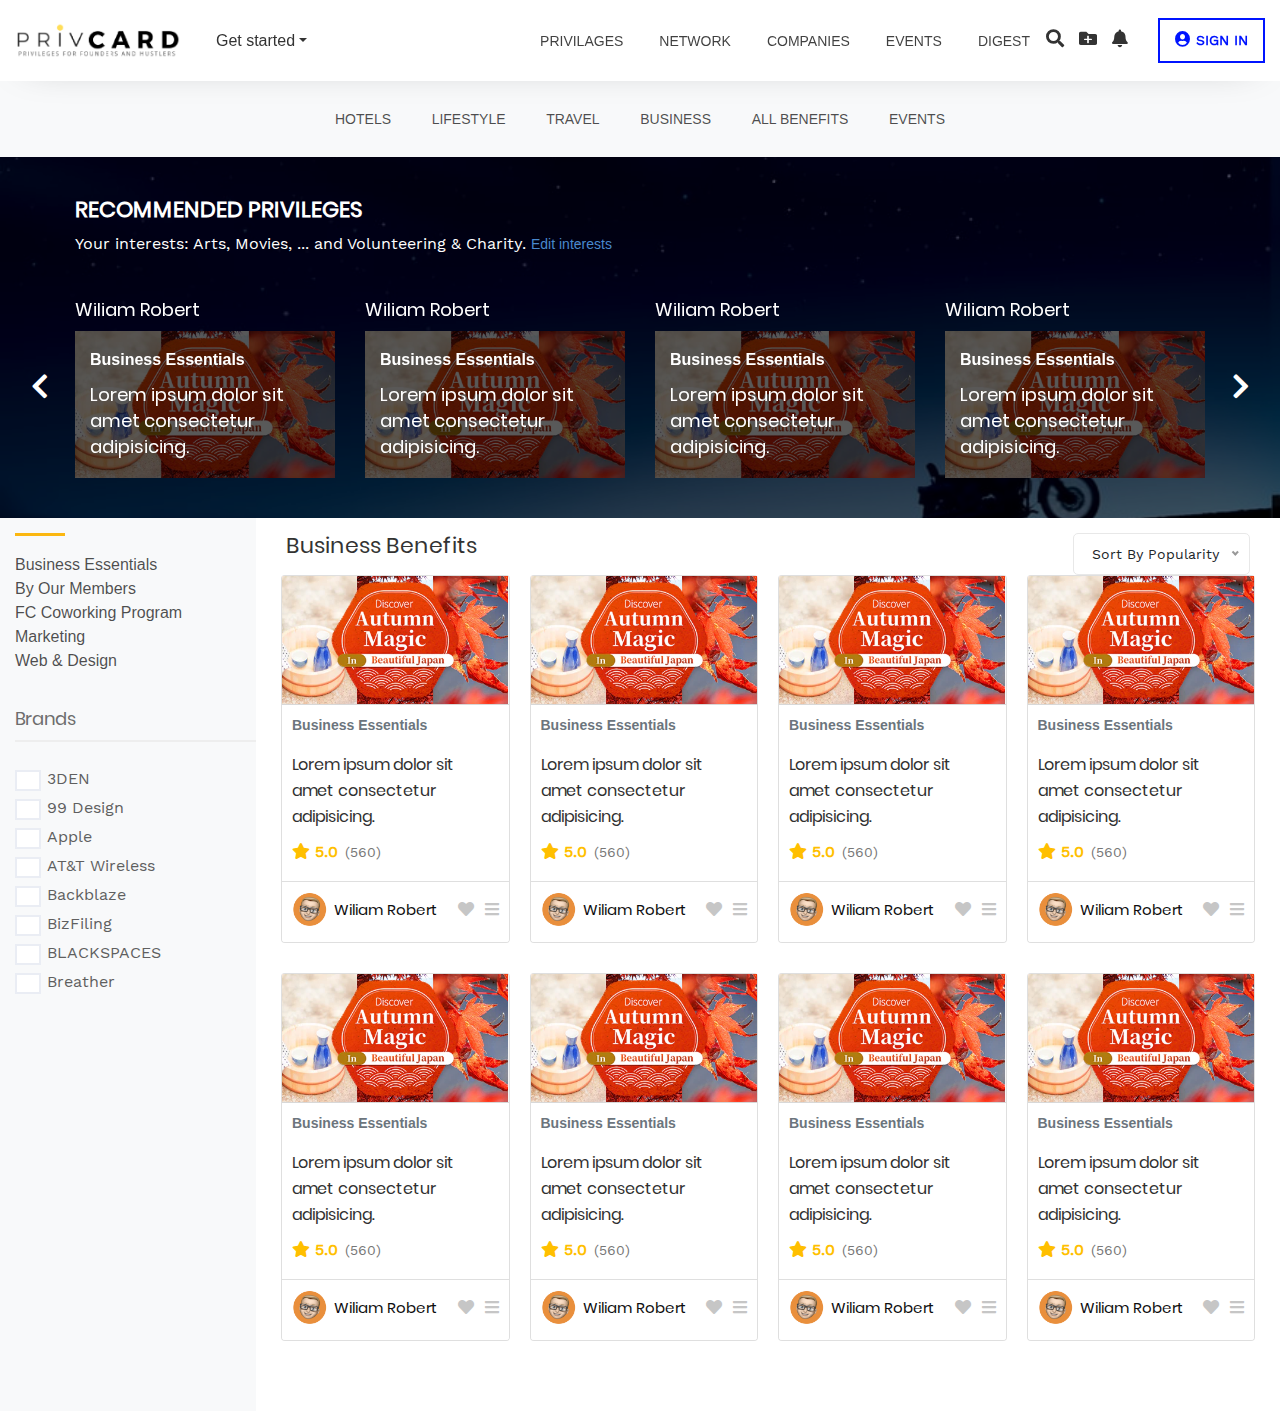
==== index.html @ b1123e90 "Bug Fix" ====
<!doctype html>
<html class="no-js" lang="zxx">

<head>
  <meta charset="utf-8">
  <title>Title</title>
  <meta name="description" content="">
  <meta name="viewport" content="width=device-width, initial-scale=1">
  <!-- Favicons -->
  <link rel="shortcut icon" href="assets/img/favicon.png">

  <!-- All CSS Here-->
  <link rel="stylesheet" href="assets/css/bootstrap.min.css">
  <link rel="stylesheet" href="assets/css/fontawesome-all.min.css">
  <link rel="stylesheet" href="assets/css/slick.css">
  <link rel="stylesheet" href="assets/css/nice-select.css">
  <link rel="stylesheet" href="assets/css/default.css">
  <link rel="stylesheet" href="assets/css/style.css">
  <link rel="stylesheet" href="assets/css/responsive.css">
</head>
<body>
  <!--[if lte IE 9]>
    <p class="browserupgrade">You are using an <strong>outdated</strong> browser. Please <a href="https://browsehappy.com/">upgrade your browser</a> to improve your experience and security.</p>
  <![endif]-->



<!--********************************
    ***** Code Start From Here *****
    ******************************** -->

  <!-- Header -->
  <header class="sticky-top">
    <!-- Header Top Area -->
    <div class="header-top-wrapper">
      <div class="container-fluid">
        <div class="row">
          <div class="col-12">
          <div class="navbar navbar-expand-lg header-top-navbar">
              <div class="header-top-left navbar-brand">
                <!-- Site Logo -->
                <a href="#" class="logo"><img src="assets/img/logo.png" alt="Logo"></a>
                <!-- Get Start Dropdown -->
                <ul class="d-inline-block pl-lg-1 pl-xl-4 pl-4">
                  <li>
                    <a class="dropdown-toggle" data-toggle="dropdown" href="#" class="link d-none d-sm-inline-block">Get started</a>
                    <ul class="dropdown-menu">
                      <li><a href="#">Drop-down-1</a></li>
                      <li><a href="#">Drop-down-2</a></li>
                      <li><a href="#">Drop-down-3</a></li>
                    </ul>
                  </li>
                </ul>  
              </div>
              <!-- Toggler Btn -->
              <button class="navbar-toggler" type="button" data-toggle="collapse" data-target="#headerTopNav" aria-controls="headerTopNav" aria-expanded="false" aria-label="Toggle navigation">
                <i class="fas fa-bars"></i>
              </button>
              <!-- Header Top Menu -->
              <div class="header-top-menu ml-auto mr-2 collapse navbar-collapse" id="headerTopNav">
                <ul class="navbar-nav ml-auto">
                  <li class="nav-item"><a class="nav-link PRIVILAGES dropdown-toggle" href="#" data-toggle="dropdown">PRIVILAGES</a>
                    <!-- Drop Down Menu -->
                    <ul class="dropdown-menu d-nonePRIVILAGES">
                      <li><a href="#">HOTELS</a></li>
                      <li><a href="#">LIFESTYLE</a></li>
                      <li><a href="#">TRAVEL</a></li>
                      <li><a href="#">BUSINESS</a></li>
                      <li><a href="#">ALL BENEFITS</a></li>
                      <li><a href="#">EVENTS</a></li>
                    </ul>
                  </li>
                  <li class="nav-item"><a class="nav-link" href="#">NETWORK</a></li>
                  <li class="nav-item"><a class="nav-link" href="#">COMPANIES</a></li>
                  <li class="nav-item"><a class="nav-link" href="#">EVENTS</a></li>
                  <li class="nav-item"><a class="nav-link" href="#">DIGEST</a></li>
                </ul>
              </div>
              <!-- Header TOp Menu -->
              <!-- Header Top Right -->
              <div class="header-top-right text-lg-right navbar-text ml-auto">
                <ul class="top-right-option">
                  <li><a href="#" class="dropdown-toggle" data-toggle="dropdown" ><i class="fas fa-search"></i></a>
                    <!-- Sub Option -->
                    <ul class="dropdown-menu">
                      <li>
                        <form action="#" class="">
                          <input type="text" placeholder="Search Now">
                          <button type="submit"><i class="fas fa-search"></i></button>
                        </form>
                      </li>
                    </ul>
                  </li>
                  <li><a href="#"><i class="fas fa-folder-plus"></i></a></li>
                  <li><a href="#"><i class="fas fa-bell"></i></a></li>
                  <li><a href="#" class="d-inline-block d-lg-none"><i class="fas fa-user-circle"></i></a></li>
                  <li><button type="button" class="sign-in d-none d-lg-inline-block"><i class="fas fa-user-circle"></i>Sign in</button></li>
                </ul>
              </div>
               <!-- Header Top Right End -->
            </div>
          </div>
        </div>
      </div>
    </div>
    <!-- Header Top Area End -->
  </header>
  <!-- Header End -->

    <!-- Main Nav Area -->
    <div class="main-menu-wrapper pt-4 pb-4 d-none d-md-block">
      <div class="container-fluid">
        <div class="row justify-content-center">
          <div class="col-md-10 col-lg-8 col-xl-6">
            <!-- Main Menu -->
            <nav class="main-menu">
              <ul class="d-md-flex justify-content-md-between">
                <li><a href="#">HOTELS</a></li>
                <li><a href="#">LIFESTYLE</a></li>
                <li><a href="#">TRAVEL</a></li>
                <li><a href="#">BUSINESS</a></li>
                <li><a href="#">ALL BENEFITS</a></li>
                <li><a href="#">EVENTS</a></li>
              </ul>
            </nav>
            <!-- Mobile Menu -->
            <div class="mobile-menu">
              <span class="sr-only">Mobile Menu Will Add Here</span>
            </div>
            <!-- Main Menu End -->
          </div>
        </div>
      </div>
    </div>
    <!-- Main Nav Area End -->


  <!-- Slider Area -->
  <section class="card-slider-wrap">
    <div class="container-fluid">
      <div class="row recommended-card-title">
        <!-- Section Title -->
        <div class="col-12">
          <h4>RECOMMENDED PRIVILEGES</h4>
          <p><span>Your interests: </span>Arts, Movies, ... and Volunteering & Charity. <a href="#">Edit interests</a></p>
        </div>
      </div>
      <div class="row card-slider">
        <!-- Single Card Slider -->
        <div class="col-xl-3">
          <!-- Author Name -->
          <a href="#" class="author-name"><h6>Wiliam Robert</h6></a>
          <div class="single-card-slide">
            <div class="slider-title">
              <!-- Ctaegegory -->
              <a href="#" class="category">Business Essentials</a>
              <a href="#"><h4>Lorem ipsum dolor sit amet consectetur adipisicing.</h4></a>
            </div>
            <div class="slider-img">
              <a href="#"><img src="assets/img/card-img.jpg" class="w-100" alt="Slider Image"></a>
            </div>
          </div>
        </div>
        <!-- Single Card Slider end -->
        <!-- Single Card Slider -->
        <div class="col-xl-3">
          <!-- Author Name -->
          <a href="#" class="author-name"><h6>Wiliam Robert</h6></a>
          <div class="single-card-slide">
            <div class="slider-title">
              <!-- Ctaegegory -->
              <a href="#" class="category">Business Essentials</a>
              <a href="#"><h4>Lorem ipsum dolor sit amet consectetur adipisicing.</h4></a>
            </div>
            <div class="slider-img">
              <a href="#"><img src="assets/img/card-img.jpg" class="w-100" alt="Slider Image"></a>
            </div>
          </div>
        </div>
        <!-- Single Card Slider end -->
        <!-- Single Card Slider -->
        <div class="col-xl-3">
          <!-- Author Name -->
          <a href="#" class="author-name"><h6>Wiliam Robert</h6></a>
          <div class="single-card-slide">
            <div class="slider-title">
              <!-- Ctaegegory -->
              <a href="#" class="category">Business Essentials</a>
              <a href="#"><h4>Lorem ipsum dolor sit amet consectetur adipisicing.</h4></a>
            </div>
            <div class="slider-img">
              <a href="#"><img src="assets/img/card-img.jpg" class="w-100" alt="Slider Image"></a>
            </div>
          </div>
        </div>
        <!-- Single Card Slider end -->
        <!-- Single Card Slider -->
        <div class="col-xl-3">
          <!-- Author Name -->
          <a href="#" class="author-name"><h6>Wiliam Robert</h6></a>
          <div class="single-card-slide">
            <div class="slider-title">
              <!-- Ctaegegory -->
              <a href="#" class="category">Business Essentials</a>
              <a href="#"><h4>Lorem ipsum dolor sit amet consectetur adipisicing.</h4></a>
            </div>
            <div class="slider-img">
              <a href="#"><img src="assets/img/card-img.jpg" class="w-100" alt="Slider Image"></a>
            </div>
          </div>
        </div>
        <!-- Single Card Slider end -->
        <!-- Single Card Slider -->
        <div class="col-xl-3">
          <!-- Author Name -->
          <a href="#" class="author-name"><h6>Wiliam Robert</h6></a>
          <div class="single-card-slide">
            <div class="slider-title">
              <!-- Ctaegegory -->
              <a href="#" class="category">Business Essentials</a>
              <a href="#"><h4>Lorem ipsum dolor sit amet consectetur adipisicing.</h4></a>
            </div>
            <div class="slider-img">
              <a href="#"><img src="assets/img/card-img.jpg" class="w-100" alt="Slider Image"></a>
            </div>
          </div>
        </div>
        <!-- Single Card Slider end -->
        <!-- Single Card Slider -->
        <div class="col-xl-3">
          <!-- Author Name -->
          <a href="#" class="author-name"><h6>Wiliam Robert</h6></a>
          <div class="single-card-slide">
            <div class="slider-title">
              <!-- Ctaegegory -->
              <a href="#" class="category">Business Essentials</a>
              <a href="#"><h4>Lorem ipsum dolor sit amet consectetur adipisicing.</h4></a>
            </div>
            <div class="slider-img">
              <a href="#"><img src="assets/img/card-img.jpg" class="w-100" alt="Slider Image"></a>
            </div>
          </div>
        </div>
        <!-- Single Card Slider end -->
        <!-- Single Card Slider -->
        <div class="col-xl-3">
          <!-- Author Name -->
          <a href="#" class="author-name"><h6>Wiliam Robert</h6></a>
          <div class="single-card-slide">
            <div class="slider-title">
              <!-- Ctaegegory -->
              <a href="#" class="category">Business Essentials</a>
              <a href="#"><h4>Lorem ipsum dolor sit amet consectetur adipisicing.</h4></a>
            </div>
            <div class="slider-img">
              <a href="#"><img src="assets/img/card-img.jpg" class="w-100" alt="Slider Image"></a>
            </div>
          </div>
        </div>
        <!-- Single Card Slider end -->
        <!-- Single Card Slider -->
        <div class="col-xl-3">
          <!-- Author Name -->
          <a href="#" class="author-name"><h6>Wiliam Robert</h6></a>
          <div class="single-card-slide">
            <div class="slider-title">
              <!-- Ctaegegory -->
              <a href="#" class="category">Business Essentials</a>
              <a href="#"><h4>Lorem ipsum dolor sit amet consectetur adipisicing.</h4></a>
            </div>
            <div class="slider-img">
              <a href="#"><img src="assets/img/card-img.jpg" class="w-100" alt="Slider Image"></a>
            </div>
          </div>
        </div>
        <!-- Single Card Slider end -->
      </div>
    </div>
  </section>
  <!-- Slider Area End -->

  <!-- Content Section -->
  <section class="content-section-wrap">
    <div class="container-fluid">
      <div class="row">
        <!-- Sidebar -->
        <div class="col-md-3 col-xl-3 sidebar-col bg-gray-light pr-0" >
          <aside class="sidebar-wrap" id="mySidenav">
            <!-- Close Button -->
            <button type="button" class="closeBtn d-inline-block d-md-none sidebarBtn"><i class="fas fa-times"></i></button>
            <!-- Sidebar Link -->
            <ul class="sidebar-link">
              <li><a href="#">Business Essentials</a></li>
              <li><a href="#">By Our Members</a></li>
              <li><a href="#">FC Coworking Program</a></li>
              <li><a href="#">Marketing</a></li>
              <li><a href="#">Web &amp; Design</a></li>
            </ul>
            <!-- Form Title -->
            <div class="title">
              <h4>Brands</h4>
            </div>
            <!-- Sidebar Checkbox -->
            <form action="#" class="sidebar-check-form">
              <div class="single-check-box">
                <input id="3DEN" type="checkbox">
                <label for="3DEN">3DEN</label>
              </div>
              <div class="single-check-box">
                <input id="99design" type="checkbox">
                <label for="99design">99 Design</label>
              </div>
              <div class="single-check-box">
                <input id="Apple" type="checkbox">
                <label for="Apple">Apple</label>
              </div>
              <div class="single-check-box">
                <input id="AT" type="checkbox">
                <label for="AT">AT&amp;T Wireless</label>
              </div>
              <div class="single-check-box">
                <input id="Backblaze" type="checkbox">
                <label for="Backblaze">Backblaze</label>
              </div>
              <div class="single-check-box">
                <input id="BizFiling" type="checkbox">
                <label for="BizFiling">BizFiling</label>
              </div>
              <div class="single-check-box">
                <input id="blackspace" type="checkbox">
                <label for="blackspace">BLACKSPACES</label>
              </div>
              <div class="single-check-box">
                <input id="Breather" type="checkbox">
                <label for="Breather">Breather</label>
              </div>
            </form>
          </aside>
        </div>
        <!-- Sidebar End -->
        <!-- Card Area -->
        <div class="card-column col-md-9 col-xl-10">
          <div class="card-area-wrap">
            <!-- Sidebar Mobile Menu Button -->
            <button type="button" class="showSidebar sidebarBtn d-inline-block d-md-none"><i class="fas fa-bars"></i>Show Filter</button>
            <!-- Title -->
            <div class="card-area-title d-flex justify-content-between">
              <div class="title">
                <h4>Business Benefits</h4>
              </div>
              <!-- Sort By Option -->
              <div class="sort-by-option">
                <select name="#" id="sort-by-option">
                  <option value="">Sort By Popularity</option>
                  <option value="">Sort By Reating</option>
                  <option value="">Sort By Date</option>
                </select>
              </div>
            </div>
            <div class="row no-gutters">
              <!-- Single Card -->
              <div class="col-sm-6 col-lg-4 col-xl-3">
                <div class="card">
                  <div class="card-header">
                    <a href="#"><img src="assets/img/card-img.jpg" alt="Card Image" class="img-fluid"></a>
                  </div>
                  <div class="card-body">
                    <!-- Ctaegegory -->
                    <a href="#" class="category">Business Essentials</a>
                    <!-- Title -->
                    <a href="#"><h4>Lorem ipsum dolor sit amet consectetur adipisicing.</h4></a>
                    <!-- Rating -->
                    <div class="rating">
                      <p><span><i class="fas fa-star"></i>5.0</span>(560)</p>
                    </div>
                  </div>
                  <div class="card-footer d-flex justify-content-between align-items-center">
                    <!-- Card Footer Left -->
                    <div class="card-footer-left">
                      <!-- Card Author -->
                     <div class="card-author d-flex align-items-center">
                        <div class="author-img">
                          <img src="assets/img/author-img-1.png" class="img-fluid" alt="Author">
                        </div>
                        <div class="author-content">
                          <a href="#"><h6>Wiliam Robert</h6></a>
                        </div>
                      </div>
                      <!-- Card Author End -->
                    </div>
                    <!-- Card Footer Right -->
                    <div class="card-footer-right">
                      <ul class="options">
                        <li><a href="#"><i class="fas fa-heart"></i></a></li>
                        <li><a  class="dropdown-toggle" data-toggle="dropdown" href="#"><i class="fas fa-bars"></i></a>
                          <ul class="dropdown-menu">
                            <li><a href="#"><i class="fas fa-heart"></i>Gigs I Love</a></li>
                            <li><a href="#"><i class="fas fa-plus"></i>Create List</a></li>
                          </ul>
                        </li>
                      </ul>
                    </div>
                  </div>
                </div>
              </div>
              <!-- Single Card End -->
              <!-- Single Card -->
              <div class="col-sm-6 col-lg-4 col-xl-3">
                <div class="card">
                  <div class="card-header">
                    <a href="#"><img src="assets/img/card-img.jpg" alt="Card Image" class="img-fluid"></a>
                  </div>
                  <div class="card-body">
                    <!-- Ctaegegory -->
                    <a href="#" class="category">Business Essentials</a>
                    <!-- Title -->
                    <a href="#"><h4>Lorem ipsum dolor sit amet consectetur adipisicing.</h4></a>
                    <!-- Rating -->
                    <div class="rating">
                      <p><span><i class="fas fa-star"></i>5.0</span>(560)</p>
                    </div>
                  </div>
                  <div class="card-footer d-flex justify-content-between align-items-center">
                    <!-- Card Footer Left -->
                    <div class="card-footer-left">
                      <!-- Card Author -->
                     <div class="card-author d-flex align-items-center">
                        <div class="author-img">
                          <img src="assets/img/author-img-1.png" class="img-fluid" alt="Author">
                        </div>
                        <div class="author-content">
                          <a href="#"><h6>Wiliam Robert</h6></a>
                        </div>
                      </div>
                      <!-- Card Author End -->
                    </div>
                    <!-- Card Footer Right -->
                    <div class="card-footer-right">
                      <ul class="options">
                        <li><a href="#"><i class="fas fa-heart"></i></a></li>
                        <li><a  class="dropdown-toggle" data-toggle="dropdown" href="#"><i class="fas fa-bars"></i></a>
                          <ul class="dropdown-menu">
                            <li><a href="#"><i class="fas fa-heart"></i>Gigs I Love</a></li>
                            <li><a href="#"><i class="fas fa-plus"></i>Create List</a></li>
                          </ul>
                        </li>
                      </ul>
                    </div>
                  </div>
                </div>
              </div>
              <!-- Single Card End -->
              <!-- Single Card -->
              <div class="col-sm-6 col-lg-4 col-xl-3">
                <div class="card">
                  <div class="card-header">
                    <a href="#"><img src="assets/img/card-img.jpg" alt="Card Image" class="img-fluid"></a>
                  </div>
                  <div class="card-body">
                    <!-- Ctaegegory -->
                    <a href="#" class="category">Business Essentials</a>
                    <!-- Title -->
                    <a href="#"><h4>Lorem ipsum dolor sit amet consectetur adipisicing.</h4></a>
                    <!-- Rating -->
                    <div class="rating">
                      <p><span><i class="fas fa-star"></i>5.0</span>(560)</p>
                    </div>
                  </div>
                  <div class="card-footer d-flex justify-content-between align-items-center">
                    <!-- Card Footer Left -->
                    <div class="card-footer-left">
                      <!-- Card Author -->
                     <div class="card-author d-flex align-items-center">
                        <div class="author-img">
                          <img src="assets/img/author-img-1.png" class="img-fluid" alt="Author">
                        </div>
                        <div class="author-content">
                          <a href="#"><h6>Wiliam Robert</h6></a>
                        </div>
                      </div>
                      <!-- Card Author End -->
                    </div>
                    <!-- Card Footer Right -->
                    <div class="card-footer-right">
                      <ul class="options">
                        <li><a href="#"><i class="fas fa-heart"></i></a></li>
                        <li><a  class="dropdown-toggle" data-toggle="dropdown" href="#"><i class="fas fa-bars"></i></a>
                          <ul class="dropdown-menu">
                            <li><a href="#"><i class="fas fa-heart"></i>Gigs I Love</a></li>
                            <li><a href="#"><i class="fas fa-plus"></i>Create List</a></li>
                          </ul>
                        </li>
                      </ul>
                    </div>
                  </div>
                </div>
              </div>
              <!-- Single Card End -->
              <!-- Single Card -->
              <div class="col-sm-6 col-lg-4 col-xl-3">
                <div class="card">
                  <div class="card-header">
                    <a href="#"><img src="assets/img/card-img.jpg" alt="Card Image" class="img-fluid"></a>
                  </div>
                  <div class="card-body">
                    <!-- Ctaegegory -->
                    <a href="#" class="category">Business Essentials</a>
                    <!-- Title -->
                    <a href="#"><h4>Lorem ipsum dolor sit amet consectetur adipisicing.</h4></a>
                    <!-- Rating -->
                    <div class="rating">
                      <p><span><i class="fas fa-star"></i>5.0</span>(560)</p>
                    </div>
                  </div>
                  <div class="card-footer d-flex justify-content-between align-items-center">
                    <!-- Card Footer Left -->
                    <div class="card-footer-left">
                      <!-- Card Author -->
                     <div class="card-author d-flex align-items-center">
                        <div class="author-img">
                          <img src="assets/img/author-img-1.png" class="img-fluid" alt="Author">
                        </div>
                        <div class="author-content">
                          <a href="#"><h6>Wiliam Robert</h6></a>
                        </div>
                      </div>
                      <!-- Card Author End -->
                    </div>
                    <!-- Card Footer Right -->
                    <div class="card-footer-right">
                      <ul class="options">
                        <li><a href="#"><i class="fas fa-heart"></i></a></li>
                        <li><a  class="dropdown-toggle" data-toggle="dropdown" href="#"><i class="fas fa-bars"></i></a>
                          <ul class="dropdown-menu">
                            <li><a href="#"><i class="fas fa-heart"></i>Gigs I Love</a></li>
                            <li><a href="#"><i class="fas fa-plus"></i>Create List</a></li>
                          </ul>
                        </li>
                      </ul>
                    </div>
                  </div>
                </div>
              </div>
              <!-- Single Card End -->
              <!-- Single Card -->
              <div class="col-sm-6 col-lg-4 col-xl-3">
                <div class="card">
                  <div class="card-header">
                    <a href="#"><img src="assets/img/card-img.jpg" alt="Card Image" class="img-fluid"></a>
                  </div>
                  <div class="card-body">
                    <!-- Ctaegegory -->
                    <a href="#" class="category">Business Essentials</a>
                    <!-- Title -->
                    <a href="#"><h4>Lorem ipsum dolor sit amet consectetur adipisicing.</h4></a>
                    <!-- Rating -->
                    <div class="rating">
                      <p><span><i class="fas fa-star"></i>5.0</span>(560)</p>
                    </div>
                  </div>
                  <div class="card-footer d-flex justify-content-between align-items-center">
                    <!-- Card Footer Left -->
                    <div class="card-footer-left">
                      <!-- Card Author -->
                     <div class="card-author d-flex align-items-center">
                        <div class="author-img">
                          <img src="assets/img/author-img-1.png" class="img-fluid" alt="Author">
                        </div>
                        <div class="author-content">
                          <a href="#"><h6>Wiliam Robert</h6></a>
                        </div>
                      </div>
                      <!-- Card Author End -->
                    </div>
                    <!-- Card Footer Right -->
                    <div class="card-footer-right">
                      <ul class="options">
                        <li><a href="#"><i class="fas fa-heart"></i></a></li>
                        <li><a  class="dropdown-toggle" data-toggle="dropdown" href="#"><i class="fas fa-bars"></i></a>
                          <ul class="dropdown-menu">
                            <li><a href="#"><i class="fas fa-heart"></i>Gigs I Love</a></li>
                            <li><a href="#"><i class="fas fa-plus"></i>Create List</a></li>
                          </ul>
                        </li>
                      </ul>
                    </div>
                  </div>
                </div>
              </div>
              <!-- Single Card End -->
              <!-- Single Card -->
              <div class="col-sm-6 col-lg-4 col-xl-3">
                <div class="card">
                  <div class="card-header">
                    <a href="#"><img src="assets/img/card-img.jpg" alt="Card Image" class="img-fluid"></a>
                  </div>
                  <div class="card-body">
                    <!-- Ctaegegory -->
                    <a href="#" class="category">Business Essentials</a>
                    <!-- Title -->
                    <a href="#"><h4>Lorem ipsum dolor sit amet consectetur adipisicing.</h4></a>
                    <!-- Rating -->
                    <div class="rating">
                      <p><span><i class="fas fa-star"></i>5.0</span>(560)</p>
                    </div>
                  </div>
                  <div class="card-footer d-flex justify-content-between align-items-center">
                    <!-- Card Footer Left -->
                    <div class="card-footer-left">
                      <!-- Card Author -->
                     <div class="card-author d-flex align-items-center">
                        <div class="author-img">
                          <img src="assets/img/author-img-1.png" class="img-fluid" alt="Author">
                        </div>
                        <div class="author-content">
                          <a href="#"><h6>Wiliam Robert</h6></a>
                        </div>
                      </div>
                      <!-- Card Author End -->
                    </div>
                    <!-- Card Footer Right -->
                    <div class="card-footer-right">
                      <ul class="options">
                        <li><a href="#"><i class="fas fa-heart"></i></a></li>
                        <li><a  class="dropdown-toggle" data-toggle="dropdown" href="#"><i class="fas fa-bars"></i></a>
                          <ul class="dropdown-menu">
                            <li><a href="#"><i class="fas fa-heart"></i>Gigs I Love</a></li>
                            <li><a href="#"><i class="fas fa-plus"></i>Create List</a></li>
                          </ul>
                        </li>
                      </ul>
                    </div>
                  </div>
                </div>
              </div>
              <!-- Single Card End -->
              <!-- Single Card -->
              <div class="col-sm-6 col-lg-4 col-xl-3">
                <div class="card">
                  <div class="card-header">
                    <a href="#"><img src="assets/img/card-img.jpg" alt="Card Image" class="img-fluid"></a>
                  </div>
                  <div class="card-body">
                    <!-- Ctaegegory -->
                    <a href="#" class="category">Business Essentials</a>
                    <!-- Title -->
                    <a href="#"><h4>Lorem ipsum dolor sit amet consectetur adipisicing.</h4></a>
                    <!-- Rating -->
                    <div class="rating">
                      <p><span><i class="fas fa-star"></i>5.0</span>(560)</p>
                    </div>
                  </div>
                  <div class="card-footer d-flex justify-content-between align-items-center">
                    <!-- Card Footer Left -->
                    <div class="card-footer-left">
                      <!-- Card Author -->
                     <div class="card-author d-flex align-items-center">
                        <div class="author-img">
                          <img src="assets/img/author-img-1.png" class="img-fluid" alt="Author">
                        </div>
                        <div class="author-content">
                          <a href="#"><h6>Wiliam Robert</h6></a>
                        </div>
                      </div>
                      <!-- Card Author End -->
                    </div>
                    <!-- Card Footer Right -->
                    <div class="card-footer-right">
                      <ul class="options">
                        <li><a href="#"><i class="fas fa-heart"></i></a></li>
                        <li><a  class="dropdown-toggle" data-toggle="dropdown" href="#"><i class="fas fa-bars"></i></a>
                          <ul class="dropdown-menu">
                            <li><a href="#"><i class="fas fa-heart"></i>Gigs I Love</a></li>
                            <li><a href="#"><i class="fas fa-plus"></i>Create List</a></li>
                          </ul>
                        </li>
                      </ul>
                    </div>
                  </div>
                </div>
              </div>
              <!-- Single Card End -->
              <!-- Single Card -->
              <div class="col-sm-6 col-lg-4 col-xl-3">
                <div class="card">
                  <div class="card-header">
                    <a href="#"><img src="assets/img/card-img.jpg" alt="Card Image" class="img-fluid"></a>
                  </div>
                  <div class="card-body">
                    <!-- Ctaegegory -->
                    <a href="#" class="category">Business Essentials</a>
                    <!-- Title -->
                    <a href="#"><h4>Lorem ipsum dolor sit amet consectetur adipisicing.</h4></a>
                    <!-- Rating -->
                    <div class="rating">
                      <p><span><i class="fas fa-star"></i>5.0</span>(560)</p>
                    </div>
                  </div>
                  <div class="card-footer d-flex justify-content-between align-items-center">
                    <!-- Card Footer Left -->
                    <div class="card-footer-left">
                      <!-- Card Author -->
                     <div class="card-author d-flex align-items-center">
                        <div class="author-img">
                          <img src="assets/img/author-img-1.png" class="img-fluid" alt="Author">
                        </div>
                        <div class="author-content">
                          <a href="#"><h6>Wiliam Robert</h6></a>
                        </div>
                      </div>
                      <!-- Card Author End -->
                    </div>
                    <!-- Card Footer Right -->
                    <div class="card-footer-right">
                      <ul class="options">
                        <li><a href="#"><i class="fas fa-heart"></i></a></li>
                        <li><a  class="dropdown-toggle" data-toggle="dropdown" href="#"><i class="fas fa-bars"></i></a>
                          <ul class="dropdown-menu">
                            <li><a href="#"><i class="fas fa-heart"></i>Gigs I Love</a></li>
                            <li><a href="#"><i class="fas fa-plus"></i>Create List</a></li>
                          </ul>
                        </li>
                      </ul>
                    </div>
                  </div>
                </div>
              </div>
              <!-- Single Card End -->
            </div>
          </div>
        </div>
        <!-- Card Area end -->
      </div>
    </div>
  </section>
  <!-- Content Section end -->
  
  

<!-- Code end -->


<!-- All js file -->
<script src="assets/js/vendor/jquery.min.js"></script>
<script src="assets/js/vendor/popper.min.js"></script>
<script src="assets/js/bootstrap.min.js"></script>
<!-- Plugins -->
<script src="assets/js/slick.min.js"></script>
<script src="assets/js/jquery.nice-select.min.js"></script>
<script src="assets/js/plugin.js"></script>
<!-- Custom JS -->
<script src="assets/js/main.js"></script>

</body>
</html>
---- assets/css/nice-select.css ----
.nice-select {
  -webkit-tap-highlight-color: transparent;
  background-color: #fff;
  border-radius: 5px;
  border: solid 1px #e8e8e8;
  box-sizing: border-box;
  clear: both;
  cursor: pointer;
  display: block;
  float: left;
  font-family: inherit;
  font-size: 14px;
  font-weight: normal;
  height: 42px;
  line-height: 40px;
  outline: none;
  padding-left: 18px;
  padding-right: 30px;
  position: relative;
  text-align: left !important;
  -webkit-transition: all 0.2s ease-in-out;
  transition: all 0.2s ease-in-out;
  -webkit-user-select: none;
     -moz-user-select: none;
      -ms-user-select: none;
          user-select: none;
  white-space: nowrap;
  width: auto; }
  .nice-select:hover {
    border-color: #dbdbdb; }
  .nice-select:active, .nice-select.open, .nice-select:focus {
    border-color: #999; }
  .nice-select:after {
    border-bottom: 2px solid #999;
    border-right: 2px solid #999;
    content: '';
    display: block;
    height: 5px;
    margin-top: -4px;
    pointer-events: none;
    position: absolute;
    right: 12px;
    top: 50%;
    -webkit-transform-origin: 66% 66%;
        -ms-transform-origin: 66% 66%;
            transform-origin: 66% 66%;
    -webkit-transform: rotate(45deg);
        -ms-transform: rotate(45deg);
            transform: rotate(45deg);
    -webkit-transition: all 0.15s ease-in-out;
    transition: all 0.15s ease-in-out;
    width: 5px; }
  .nice-select.open:after {
    -webkit-transform: rotate(-135deg);
        -ms-transform: rotate(-135deg);
            transform: rotate(-135deg); }
  .nice-select.open .list {
    opacity: 1;
    pointer-events: auto;
    -webkit-transform: scale(1) translateY(0);
        -ms-transform: scale(1) translateY(0);
            transform: scale(1) translateY(0); }
  .nice-select.disabled {
    border-color: #ededed;
    color: #999;
    pointer-events: none; }
    .nice-select.disabled:after {
      border-color: #cccccc; }
  .nice-select.wide {
    width: 100%; }
    .nice-select.wide .list {
      left: 0 !important;
      right: 0 !important; }
  .nice-select.right {
    float: right; }
    .nice-select.right .list {
      left: auto;
      right: 0; }
  .nice-select.small {
    font-size: 12px;
    height: 36px;
    line-height: 34px; }
    .nice-select.small:after {
      height: 4px;
      width: 4px; }
    .nice-select.small .option {
      line-height: 34px;
      min-height: 34px; }
  .nice-select .list {
    background-color: #fff;
    border-radius: 5px;
    box-shadow: 0 0 0 1px rgba(68, 68, 68, 0.11);
    box-sizing: border-box;
    margin-top: 4px;
    opacity: 0;
    overflow: hidden;
    padding: 0;
    pointer-events: none;
    position: absolute;
    top: 100%;
    left: 0;
    -webkit-transform-origin: 50% 0;
        -ms-transform-origin: 50% 0;
            transform-origin: 50% 0;
    -webkit-transform: scale(0.75) translateY(-21px);
        -ms-transform: scale(0.75) translateY(-21px);
            transform: scale(0.75) translateY(-21px);
    -webkit-transition: all 0.2s cubic-bezier(0.5, 0, 0, 1.25), opacity 0.15s ease-out;
    transition: all 0.2s cubic-bezier(0.5, 0, 0, 1.25), opacity 0.15s ease-out;
    z-index: 9; }
    .nice-select .list:hover .option:not(:hover) {
      background-color: transparent !important; }
  .nice-select .option {
    cursor: pointer;
    font-weight: 400;
    line-height: 40px;
    list-style: none;
    min-height: 40px;
    outline: none;
    padding-left: 18px;
    padding-right: 29px;
    text-align: left;
    -webkit-transition: all 0.2s;
    transition: all 0.2s; }
    .nice-select .option:hover, .nice-select .option.focus, .nice-select .option.selected.focus {
      background-color: #f6f6f6; }
    .nice-select .option.selected {
      font-weight: bold; }
    .nice-select .option.disabled {
      background-color: transparent;
      color: #999;
      cursor: default; }

.no-csspointerevents .nice-select .list {
  display: none; }

.no-csspointerevents .nice-select.open .list {
  display: block; }
---- assets/css/default.css ----
/* Deafult Margin & Padding */
/*-- Margin Top --*/
.mt-5 {
	margin-top: 5px;
}
.mt-10 {
	margin-top: 10px;
}
.mt-15 {
	margin-top: 15px;
}
.mt-20 {
	margin-top: 20px;
}
.mt-25 {
	margin-top: 25px;
}
.mt-30 {
	margin-top: 30px;
}
.mt-35 {
	margin-top: 35px;
}
.mt-40 {
	margin-top: 40px;
}
.mt-45 {
	margin-top: 45px;
}
.mt-50 {
	margin-top: 50px;
}
.mt-55 {
	margin-top: 55px;
}
.mt-60 {
	margin-top: 60px;
}
.mt-65 {
	margin-top: 65px;
}
.mt-70 {
	margin-top: 70px;
}
.mt-75 {
	margin-top: 75px;
}
.mt-80 {
	margin-top: 80px;
}
.mt-85 {
	margin-top: 85px;
}
.mt-90 {
	margin-top: 90px;
}
.mt-95 {
	margin-top: 95px;
}
.mt-100 {
	margin-top: 100px;
}
.mt-105 {
	margin-top: 105px;
}
.mt-110 {
	margin-top: 110px;
}
.mt-115 {
	margin-top: 115px;
}
.mt-120 {
	margin-top: 120px;
}
.mt-125 {
	margin-top: 125px;
}
.mt-130 {
	margin-top: 130px;
}
.mt-135 {
	margin-top: 135px;
}
.mt-140 {
	margin-top: 140px;
}
.mt-145 {
	margin-top: 145px;
}
.mt-150 {
	margin-top: 150px;
}
.mt-155 {
	margin-top: 155px;
}
.mt-160 {
	margin-top: 160px;
}
.mt-165 {
	margin-top: 165px;
}
.mt-170 {
	margin-top: 170px;
}
.mt-175 {
	margin-top: 175px;
}
.mt-180 {
	margin-top: 180px;
}
.mt-185 {
	margin-top: 185px;
}
.mt-190 {
	margin-top: 190px;
}
.mt-195 {
	margin-top: 195px;
}
.mt-200 {
	margin-top: 200px;
}
/*-- Margin Bottom --*/

.mb-5 {
	margin-bottom: 5px;
}
.mb-10 {
	margin-bottom: 10px;
}
.mb-15 {
	margin-bottom: 15px;
}
.mb-20 {
	margin-bottom: 20px;
}
.mb-25 {
	margin-bottom: 25px;
}
.mb-30 {
	margin-bottom: 30px;
}
.mb-35 {
	margin-bottom: 35px;
}
.mb-40 {
	margin-bottom: 40px;
}
.mb-45 {
	margin-bottom: 45px;
}
.mb-50 {
	margin-bottom: 50px;
}
.mb-55 {
	margin-bottom: 55px;
}
.mb-60 {
	margin-bottom: 60px;
}
.mb-65 {
	margin-bottom: 65px;
}
.mb-70 {
	margin-bottom: 70px;
}
.mb-75 {
	margin-bottom: 75px;
}
.mb-80 {
	margin-bottom: 80px;
}
.mb-85 {
	margin-bottom: 85px;
}
.mb-90 {
	margin-bottom: 90px;
}
.mb-95 {
	margin-bottom: 95px;
}
.mb-100 {
	margin-bottom: 100px;
}
.mb-105 {
	margin-bottom: 105px;
}
.mb-110 {
	margin-bottom: 110px;
}
.mb-115 {
	margin-bottom: 115px;
}
.mb-120 {
	margin-bottom: 120px;
}
.mb-125 {
	margin-bottom: 125px;
}
.mb-130 {
	margin-bottom: 130px;
}
.mb-135 {
	margin-bottom: 135px;
}
.mb-140 {
	margin-bottom: 140px;
}
.mb-145 {
	margin-bottom: 145px;
}
.mb-150 {
	margin-bottom: 150px;
}
.mb-155 {
	margin-bottom: 155px;
}
.mb-160 {
	margin-bottom: 160px;
}
.mb-165 {
	margin-bottom: 165px;
}
.mb-170 {
	margin-bottom: 170px;
}
.mb-175 {
	margin-bottom: 175px;
}
.mb-180 {
	margin-bottom: 180px;
}
.mb-185 {
	margin-bottom: 185px;
}
.mb-190 {
	margin-bottom: 190px;
}
.mb-195 {
	margin-bottom: 195px;
}
.mb-200 {
	margin-bottom: 200px;
}
/*-- Padding Top --*/

.pt-5 {
	padding-top: 5px;
}
.pt-10 {
	padding-top: 10px;
}
.pt-15 {
	padding-top: 15px;
}
.pt-20 {
	padding-top: 20px;
}
.pt-25 {
	padding-top: 25px;
}
.pt-30 {
	padding-top: 30px;
}
.pt-35 {
	padding-top: 35px;
}
.pt-40 {
	padding-top: 40px;
}
.pt-45 {
	padding-top: 45px;
}
.pt-50 {
	padding-top: 50px;
}
.pt-55 {
	padding-top: 55px;
}
.pt-60 {
	padding-top: 60px;
}
.pt-65 {
	padding-top: 65px;
}
.pt-70 {
	padding-top: 70px;
}
.pt-75 {
	padding-top: 75px;
}
.pt-80 {
	padding-top: 80px;
}
.pt-85 {
	padding-top: 85px;
}
.pt-90 {
	padding-top: 90px;
}
.pt-95 {
	padding-top: 95px;
}
.pt-100 {
	padding-top: 100px;
}
.pt-105 {
	padding-top: 105px;
}
.pt-110 {
	padding-top: 110px;
}
.pt-115 {
	padding-top: 115px;
}
.pt-120 {
	padding-top: 120px;
}
.pt-125 {
	padding-top: 125px;
}
.pt-130 {
	padding-top: 130px;
}
.pt-135 {
	padding-top: 135px;
}
.pt-140 {
	padding-top: 140px;
}
.pt-145 {
	padding-top: 145px;
}
.pt-150 {
	padding-top: 150px;
}
.pt-155 {
	padding-top: 155px;
}
.pt-160 {
	padding-top: 160px;
}
.pt-165 {
	padding-top: 165px;
}
.pt-170 {
	padding-top: 170px;
}
.pt-175 {
	padding-top: 175px;
}
.pt-180 {
	padding-top: 180px;
}
.pt-185 {
	padding-top: 185px;
}
.pt-190 {
	padding-top: 190px;
}
.pt-195 {
	padding-top: 195px;
}
.pt-200 {
	padding-top: 200px;
}
/*-- Padding Bottom --*/

.pb-5 {
	padding-bottom: 5px;
}
.pb-10 {
	padding-bottom: 10px;
}
.pb-15 {
	padding-bottom: 15px;
}
.pb-20 {
	padding-bottom: 20px;
}
.pb-25 {
	padding-bottom: 25px;
}
.pb-30 {
	padding-bottom: 30px;
}
.pb-35 {
	padding-bottom: 35px;
}
.pb-40 {
	padding-bottom: 40px;
}
.pb-45 {
	padding-bottom: 45px;
}
.pb-50 {
	padding-bottom: 50px;
}
.pb-55 {
	padding-bottom: 55px;
}
.pb-60 {
	padding-bottom: 60px;
}
.pb-65 {
	padding-bottom: 65px;
}
.pb-70 {
	padding-bottom: 70px;
}
.pb-75 {
	padding-bottom: 75px;
}
.pb-80 {
	padding-bottom: 80px;
}
.pb-85 {
	padding-bottom: 85px;
}
.pb-90 {
	padding-bottom: 90px;
}
.pb-95 {
	padding-bottom: 95px;
}
.pb-100 {
	padding-bottom: 100px;
}
.pb-105 {
	padding-bottom: 105px;
}
.pb-110 {
	padding-bottom: 110px;
}
.pb-115 {
	padding-bottom: 115px;
}
.pb-120 {
	padding-bottom: 120px;
}
.pb-125 {
	padding-bottom: 125px;
}
.pb-130 {
	padding-bottom: 130px;
}
.pb-135 {
	padding-bottom: 135px;
}
.pb-140 {
	padding-bottom: 140px;
}
.pb-145 {
	padding-bottom: 145px;
}
.pb-150 {
	padding-bottom: 150px;
}
.pb-155 {
	padding-bottom: 155px;
}
.pb-160 {
	padding-bottom: 160px;
}
.pb-165 {
	padding-bottom: 165px;
}
.pb-170 {
	padding-bottom: 170px;
}
.pb-175 {
	padding-bottom: 175px;
}
.pb-180 {
	padding-bottom: 180px;
}
.pb-185 {
	padding-bottom: 185px;
}
.pb-190 {
	padding-bottom: 190px;
}
.pb-195 {
	padding-bottom: 195px;
}
.pb-200 {
	padding-bottom: 200px;
}



/*-- Padding Left --*/
.pl-0 {
	padding-left: 0px;
}
.pl-5 {
	padding-left: 5px;
}
.pl-10 {
	padding-left: 10px;
}
.pl-15 {
	padding-left: 15px;
}
.pl-20{
	padding-left: 20px;
}
.pl-25 {
	padding-left: 35px;
}
.pl-30 {
	padding-left: 30px;
}
.pl-35 {
	padding-left: 35px;
}

.pl-35 {
	padding-left: 35px;
}

.pl-40 {
	padding-left: 40px;
}

.pl-45 {
	padding-left: 45px;
}

.pl-50 {
	padding-left: 50px;
}

.pl-55 {
	padding-left: 55px;
}

.pl-60 {
	padding-left: 60px;
}
.pl-65 {
	padding-left: 65px;
}
.pl-70 {
	padding-left: 70px;
}
.pl-75 {
	padding-left: 75px;
}
.pl-80 {
	padding-left: 80px;
}
.pl-85 {
	padding-left: 80px;
}
.pl-90 {
	padding-left: 90px;
}
.pl-95 {
	padding-left: 95px;
}
.pl-100 {
	padding-left: 100px;
}


/*-- Padding Right --*/
.pr-0 {
	padding-right: 0px;
}
.pr-5 {
	padding-right: 5px;
}
.pr-10 {
	padding-right: 10px;
}
.pr-15 {
	padding-right: 15px;
}
.pr-20{
	padding-right: 20px;
}
.pr-25 {
	padding-right: 35px;
}
.pr-30 {
	padding-right: 30px;
}
.pr-35 {
	padding-right: 35px;
}

.pr-35 {
	padding-right: 35px;
}

.pr-40 {
	padding-right: 40px;
}

.pr-45 {
	padding-right: 45px;
}

.pr-50 {
	padding-right: 50px;
}

.pr-55 {
	padding-right: 55px;
}

.pr-60 {
	padding-right: 60px;
}
.pr-65 {
	padding-right: 65px;
}
.pr-70 {
	padding-right: 70px;
}
.pr-75 {
	padding-right: 75px;
}
.pr-80 {
	padding-right: 80px;
}
.pr-85 {
	padding-right: 80px;
}
.pr-90 {
	padding-right: 90px;
}
.pr-95 {
	padding-right: 95px;
}
.pr-100 {
	padding-right: 100px;
}






.pr-75 {
	padding-right: 75px;
}


/* Background Color */

.gray-bg {
	background: #f7f7fd;
}
.white-bg {
	background: #fff;
}
.black-bg {
	background: #222;
}
/* Color */

.white {
	color: #fff;
}
.black {
	color: #222;
}
/* black overlay */

[data-overlay] {
	position: relative;
}
[data-overlay]::before {
	background: #000 none repeat scroll 0 0;
	content: "";
	height: 100%;
	left: 0;
	position: absolute;
	top: 0;
	width: 100%;
	z-index: 1;
}
[data-overlay="3"]::before {
	opacity: 0.3;
}
[data-overlay="4"]::before {
	opacity: 0.4;
}
[data-overlay="5"]::before {
	opacity: 0.5;
}
[data-overlay="6"]::before {
	opacity: 0.6;
}
[data-overlay="7"]::before {
	opacity: 0.7;
}
[data-overlay="8"]::before {
	opacity: 0.8;
}
[data-overlay="9"]::before {
	opacity: 0.9;
}
---- assets/css/style.css ----
/* Custom fonts */
@font-face {
  font-family: 'Poppins';
	src: local('Poppins Regular'), url(../fonts/Poppins-Regular.woff2) format('woff2'),
			 url(../fonts/Poppins-Regular.woff) format('woff'),
		 	 url(../fonts/Poppins-Regular.svg) format('svg'),
			 url(../fonts/Poppins-Regular.eot) format('eot'),
			 url(../fonts/Poppins-Regular.ttf) format('ttf');
}
@font-face {
  font-family: 'Work Sans';
	src: local('Poppins Regular'), url(../fonts/WorkSans-Regular.woff2) format('woff2'),
			 url(../fonts/WorkSans-Regular.woff) format('woff'),
		 	 url(../fonts/WorkSans-Regular.svg) format('svg'),
			 url(../fonts/WorkSans-Regular.eot) format('eot'),
			 url(../fonts/WorkSans-Regular.ttf) format('ttf');
}
/* 1. Theme default css */
 body {
	font-family: 'Work Sans', sans-serif;
	font-weight: normal;
	font-style: normal;
}
a,
.button,button {
	-webkit-transition: all 0.3s ease-out 0s;
	-moz-transition: all 0.3s ease-out 0s;
	-ms-transition: all 0.3s ease-out 0s;
	-o-transition: all 0.3s ease-out 0s;
	transition: all 0.3s ease-out 0s;
}
a:hover{
	text-decoration: none;
}
a:focus,
button:focus,input:focus, textarea:focus {
	text-decoration: none;
	outline: none;
}
button{cursor: pointer}

.uppercase {
	text-transform: uppercase;
}
.capitalize {
	text-transform: capitalize;
}
h1,
h2,
h3,
h4,
h5,
h6 {
	font-family: 'Poppins', sans-serif;
	font-weight: normal;
	color: #333333;
	margin-top: 0px;
	font-style: normal;
	font-weight: 400;
	text-transform: normal;
}

h1 {
	font-size: 40px;
	font-weight: 500;
}
h2 {
	font-size: 35px;
}
h3 {
	font-size: 28px;
}
h4 {
	font-size: 22px;
}
h5 {
	font-size: 18px;
}
h6 {
	font-size: 16px;
}
ul {
	margin: 0px;
	padding: 0px;
}
li {
	list-style: none
}
p {
	font-size: 17px;
	font-weight: normal;
	line-height: 30px;
	color: #777777;
	margin-bottom: 15px;
}
a{
	color: #333;
	font-family: sans-serif;
	font-weight: 500;
}
/* Default Color */
.bg-gray-light {
	background-color: #f8f9fa;
}

/* Custom css start */

/* Header Top */
header.sticky-top {
	z-index: 99999999999999999999;
}
.header-top-wrapper {
	background-color: #fff;
	-webkit-box-shadow: 0px 5px 42px -28px rgba(0,0,0,0.4);
	-moz-box-shadow: 0px 5px 42px -28px rgba(0,0,0,0.4);
	box-shadow: 0px 5px 42px -28px rgba(0,0,0,0.4);
	position: relative;
	z-index: 9;
} 
.header-top-wrapper  .header-top-navbar{ 
	padding: 10px 0;
}
.header-top-left a.logo img {
	max-width: 165px;
	height: auto;
}
.header-top-left a.link {
	display: inline-block;
	color: #000;
	text-transform: uppercase;
	font-weight: 500;
	font-size: 15px;
	line-height: 26px;
	padding: 5px 15px;
	border-radius: 6px;
	margin-left: 10px;
}

.header-top-left a.link i {
	margin-left: 5px;
	font-size: 16px;
}
.header-top-left ul li {
	position: relative;
}



.header-top-menu ul li {
	display: inline-block;
	margin: 0 10px;
}

.header-top-menu ul li:last-child {
	margin-right: 0;
}

.header-top-menu ul li:first-child {
	margin-left: 0;
}

.header-top-menu ul li a {
	font-size: 14px;
	text-transform: uppercase;
	font-weight: 500;
	line-height: 26px;
	padding: 8px 0;
	display: block;
	color: rgb(0,0,0,0.75);
}
.header-top-left.navbar-brand a.dropdown-toggle {
	position: relative;
	font-size: 16px;
	display: inline-block;
	margin-left: 5px;
}
.header-top-left.navbar-brand .dropdown-toggle::after {
	transform: rotate(0deg);
	-webkit-transform: rotate(0deg);
	-moz-transform: rotate(0deg);
	-ms-transform: rotate(0deg);
	-o-transform: rotate(0deg);
}
.header-top-left.navbar-brand a.dropdown-toggle[aria-expanded="true"]::after{
	transform: rotate(-90deg);
	-webkit-transform: rotate(-90deg);
	-moz-transform: rotate(-90deg);
	-ms-transform: rotate(-90deg);
	-o-transform: rotate(-90deg);
}
.header-top-left.navbar-brand .dropdown-menu {
	top: 100%;
	left: 7%;
	width: 1.7em;
	padding: 0;
	text-align: center;
}
.header-top-left.navbar-brand .dropdown-menu li {
	border-bottom: 1px solid #ccc;
}
.header-top-left.navbar-brand .dropdown-menu li:last-child {
	border-bottom: none;
}
.header-top-left.navbar-brand .dropdown-menu li a {
	display: block;
	padding: 6px;
	font-size: 14px;
}

.header-top-left.navbar-brand .dropdown-menu a:hover {
	background-color: #f5f4f4;
}


.header-top-menu ul li a:hover {
	color:rgb(0,0,0, 1);
}

.header-top-right ul.top-right-option li {
    display: inline-block;
		margin: 0 5px;
		position: relative;
}
.header-top-right ul.top-right-option li a.dropdown-toggle::after{
	display: none;
}
.header-top-right ul.top-right-option li:last-child {
    margin-right: 0;
}

.header-top-right ul.top-right-option li:first-child {
    margin-left: 0;
}
.header-top-right ul.top-right-option li a {
    font-size: 18px;
    line-height: 26px;
    display: block;
    padding: 5px 0;
}
.header-top-right ul.top-right-option li button.sign-in {
	background-color: #fff;
	border: 2px solid #0014ff;
	text-transform: uppercase;
	color: #0014ff;
	display: inline-block;
	padding: 10px 15px;
	font-size: 14px;
	font-weight: 600;
}

.header-top-right ul.top-right-option li button.sign-in i {
	margin-right: 5px;
	font-size: 16px;
}

.header-top-right ul.top-right-option li button.sign-in:hover {
	color: #fff;
	background-color: #0014ff;
}

.header-top-menu ul li ul li {
	display: block;
}
.header-top-menu ul li a.PRIVILAGES::after {
	display: none;
}
.header-top-right ul.top-right-option li ul.dropdown-menu{
	border: none;
	width: 230px;
	left: -115px;
	padding-left: 7px;
}


.header-top-right ul.top-right-option li ul.dropdown-menu button {
	width: 45px;
	height: 35px;
	background-color: #fff;
	border: 1px solid #333;
	border-radius: 6px;
	color: #333;
	font-size: 16px;
	line-height: 32px;
}

.header-top-right ul.top-right-option li ul.dropdown-menu button:hover {
	background-color: #333;
	color: #fff;
}
.header-top-right ul.top-right-option li ul.dropdown-menu input {
	width: calc(100% - 55px);
	height: 35px;
	border: 1px solid #333;
	color: #000;
	border-radius: 6px;
	font-size: 16px;
	padding-left: 10px;
}
/* Header Top End */

/* Header Nav */
.main-menu-wrapper {
	background-color: #f8f9fa;
}
.main-menu ul li a {
	font-size: 14px;
	color: rgb(0,0,0,0.7);
	line-height: 28px;
	display: block;
	font-weight: 500;
	text-transform: uppercase;
}
.main-menu ul li a:hover {
	color: rgb(0,0,0,1);
}

/* Header nav End */


/* Section Title */
.recommended-card-title {
	padding-bottom: 40px;
}
.recommended-card-title p span {
	color: #fff;
}

.recommended-card-title p {
	color: #fff;
	font-size: 16px;
	margin-bottom: 0;
	line-height: 26px;
}

.recommended-card-title p a {
	color: #4988CD;
	font-size: 14px;
}
.recommended-card-title h4 {
	color: #fff;
	line-height: 26px;
	text-transform: uppercase;
	font-weight: 600;
}
/* Section Title End */



/* Card Slider Area */

.card-slider-wrap {
	background-image: url('../img/slider-bg.jpg');
	background-size: cover;
	background-position: center;
	padding: 40px 60px;
	position: relative;
}
.card-slider-wrap::before {
	position: absolute;
	content: "";
	width: 100%;
	height: 100%;
	top: 0;
	left: 0;
	background-color: #000;
	opacity: 0.6;
}
.single-card-slide {
	position: relative;
}
.single-card-slide::before {
	content: "";
	position: absolute;
	background-color: #000;
	opacity: 0.65;
	top: 0;
	bottom: 0;
	left: 0;
	right: 0;
}
.closeBtn {
	border: none;
	font-size: 18px;
	float: right;
	margin-right: 15px;
}
.single-card-slide .slider-title {
	position: absolute;
	left: 15px;
	bottom: 10px;
	right: 0;
}
.card-slider a.author-name h6 {
	color: #fff;
	line-height: 26px;
	font-size: 18px;
}
.single-card-slide .slider-title a.category {
	color: #fff;
	font-weight: 600;
	padding-bottom: 10px;
	display: inline-block;
}

.single-card-slide .slider-title h4 {
	color: #fff;
	line-height: 26px;
	font-size: 18px;
}
.card-slider button.slick-arrow {
	position: absolute;
	top: 50%;
	left: -35px;
	background-color: transparent;
	color: #fff;
	border: none;
	font-size: 28px;
	transform: translate(0, -50%);
}
.card-slider button.slick-arrow.slick-next {
	left: auto;
	right: -35px;
}
/* Card Slider Area End */




/* Content Section */


/* Side Bar Area */
aside.sidebar-wrap {
	padding-top: 15px;
}
aside.sidebar-wrap.sticky-top {
	top: 80px !important;
}
ul.sidebar-link{
	margin-bottom: 30px;
	padding-top: 20px;
	position: relative;
}
ul.sidebar-link:before {
	position: absolute;
	content: "";
	top: 0;
	left: 0;
	background-color: #FBB710;
	width: 50px;
	height: 3px;
}
ul.sidebar-link li a {
	font-size: 16px;
	text-transform: capitalize;
	font-weight: 500;
	display: inline-block;
	color: rgb(0,0,0,0.7);
}
ul.sidebar-link li a:hover {
	color: rgb(0,0,0,1);
	text-decoration: underline;
}

/* Sidebar Check Box FOrm Style */
.sidebar-check-form {
	max-height: 325px;
	overflow-y: scroll;
}

.sidebar-wrap .title h4 {
	font-size: 18px;
	color: #6d6d6d;
	line-height: 32px;
	margin-bottom: 20px;
	padding-bottom: 5px;
	border-bottom: 2px solid #eee;
}

.sidebar-check-form .single-check-box {
	position: relative;
}

.sidebar-check-form input[type="checkbox"] + label {
	display: block;
	color: #5f5f5f;
	font-size: 16px;
	padding-left: 32px;
	margin-top: 5px;
	margin-bottom: 5px;
	cursor: pointer;
}
.sidebar-check-form input[type="checkbox"] {
	display: none;
}
.sidebar-check-form input[type=checkbox], input[type=radio] {
	box-sizing: border-box;
	padding: 0;
}
.sidebar-check-form input[type="checkbox"] + label::before {
	content: "\2714";
	border: 2px solid #EAEDF4;
	background-color: #fff;
	display: inline-block;
	padding: 1px 7px;
	color: transparent;
	position: absolute;
	left: 0;
	top: 3px;
    cursor: pointer;
    font-size: 10px;
}

.sidebar-check-form input[type="checkbox"]:checked + label:before{
	color: #000;
}
/* Sidebar Check Box FOrm Style */

/* Side Bar Area End */



/* Card Style */
.card-area-wrap {
    padding-bottom: 40px;
}
.card-area-title {
    margin-top: 15px;
}
.card {
	margin-bottom: 30px;
}
.card .card-header {
	padding: 0;
}
.card .card-body {
	padding: 20px 10px;
	padding-top: 8px;
}
.card-body .category {
	font-size: 14px;
	display: inline-block;
	color: #6c757d;
	position: relative;
	font-weight: 700;
}
.card .author-img {
	width: 35px;
	height: 35px;
	margin-right: 7px;
	border-radius: 50%;
	-webkit-border-radius: 50%;
	-moz-border-radius: 50%;
	-ms-border-radius: 50%;
	-o-border-radius: 50%;
}
.card .author-content a h6 {
	color: #0e0e0f;
	font-size: 15px;
	margin-bottom: 0;
	line-height: 16px;
}

.card.author-content a h6:hover {
	text-decoration: underline;
}
.card .author-content span {
	color: #b2b2b2;
	font-size: 12px;
	line-height: 12px;
	text-transform: capitalize;
}
.card-body a h4 {
	color: #303030;
	font-size: 16px;
	line-height: 26px;
	margin-bottom: 13px;
	margin-top: 15px;
}

.card-body a h4:hover {
	color: #1dbf73;
}

.card .card-body .rating p {
	margin-bottom: 0;
	font-size: 14px;
	line-height: 18px;
}
.card .card-body .rating p span{
	color: #ffbf00;
	font-weight: 600;
	font-size: 16px;
	margin-right: 7px;
}
.card .card-body .rating p span i {
	margin-right: 5px;
}

.card-footer .card-footer-right p {
	font-size: 12px;
	color: #555;
	margin-bottom: 0;
	line-height: 18px;
}
.card-footer .card-footer-right p span {
	font-size: 17px;
	font-weight: 600;
}
.card-footer {
	padding: 10px 10px;
	padding-bottom: 15px;
	background-color: #fff;
}
.card-footer-right ul.options li {
	display: inline-block;
	margin-right: 6px;
}

.card-footer-right ul.options li a {
	font-size: 16px;
	color: #c6c6c6;
}
.card-footer-right ul.options li a:after {
	display: none;
}
.card-footer-right ul.options li:last-child {
	margin-right: 0;
}
.card-footer-right ul.dropdown-menu{
	min-width: 0;
	text-align: left;
	padding: 0;
}

.card-footer-right ul.dropdown-menu li {
	display: block !important;
	border-bottom: 2px solid #eee;
	margin-right: 0 !important;
	padding: 3px 5px
}
.card-footer-right ul.dropdown-menu li:hover {
	background-color: rgb(240, 239, 239);
}
.card-footer-right ul.dropdown-menu li:last-child {
	border-bottom: none;
}

.card-footer-right ul.dropdown-menu li a {
	color: #999 !important;
	font-size: 12px !important;
	display: inline-block;
}

.card-footer-right ul.dropdown-menu li a i {
	margin-right: 5px;
	font-size: 14px;
}
/* Card Style End */
---- assets/css/responsive.css ----
/* ***Responsive media query*** */

/* More Extra large devices (large desktops, 1200px and up) */
@media (min-width:1500px){ 
  /* Card Column Style */
  .sidebar-col{
    flex: 0 0 16%;
    max-width: 16%;
  }
  .card-column {
    flex: 0 0 84%;
    max-width: 84%;
  }
  .card-column .card {
    margin: 0 10px;
    margin-bottom: 30px; 
   }
   .card-area-title .title {
    margin: 0 15px;
    }
   .card-area-title .nice-select {
      margin-right: 15px;
    }
    .d-nonePRIVILAGES {
      display: none !important;
    }
}


/* Extra large devices (large desktops, 1200px and up) */
@media (min-width: 1200px) and (max-width:1500px){ 
  /* Card Column Style */
  .sidebar-col{
    flex: 0 0 20%;
    max-width: 20%;
  }
  .card-column {
    flex: 0 0 80%;
    max-width: 80%;
  }
  .card-column .card {
    margin: 0 10px;
    margin-bottom: 30px; 
   }
   .card-area-title .title {
    margin: 0 15px;
    }
   .card-area-title .nice-select {
      margin-right: 15px;
    }
    .d-nonePRIVILAGES {
      display: none !important;
    }

}

/* Large devices (desktops, 992px and up) */
@media (min-width: 992px) and (max-width: 1199.98px) { 
  /* Header Top */
  .header-top-left a.link {
    padding: 5px 5px;
  }
  .header-top-right ul.top-right-option li button.sign-in {
    padding: 6px 10px;
  }
  .header-top-menu ul li {
    margin: 0 5px;
  }
  /* Card Column Style */
  .sidebar-col{
    flex: 0 0 23%;
    max-width: 23%;
  }
  .card-column {
    flex: 0 0 77%;
    max-width: 77%;
  }
  .card-column .card {
    margin: 0 10px;
    margin-bottom: 30px; 
   }
   .card-area-title .title {
    margin: 0 15px;
    }
   .card-area-title .nice-select {
      margin-right: 15px;
    }
    .d-nonePRIVILAGES {
      display: none !important;
    }
}


/* Medium devices (tablets, 768px and up) */
@media (min-width: 768px) and (max-width: 991.98px) { 
  .header-top-right {
    position: absolute;
    right: 30px;
    top: 7px;
  }
  .header-top-menu ul li:first-child {
    margin-left: 10px;
  }

  /* Card Column Style */
  .sidebar-col{
    flex: 0 0 28%;
    max-width: 28%;
  }
  .card-column {
    flex: 0 0 72%;
    max-width: 72%;
  }
  .card-column .card {
    margin: 0 10px;
    margin-bottom: 30px; 
   }
   .card-area-title .title {
    margin: 0 15px;
    }
   .card-area-title .nice-select {
      margin-right: 15px;
    }
    .d-nonePRIVILAGES {
      display: none !important;
    }
}

/* Extra small devices (portrait phones, less than 768px) */
@media (max-width: 767.98px) { 
  aside.sidebar-wrap.sticky-top{
    position: relative !important;
  }
  /* header */
  .header-top-left a.logo img {
    max-width: 120px;
    height: auto;
  }
  .header-top-right {
    position: absolute;
    right: 30px;
    top: 5px;
  }
  .navbar-brand {
    margin-right: 5px;
  }
  .header-top-menu ul li:first-child {
    margin-left: 10px;
  }
  .header-top-right {
    margin-left: 10px;
  }
  .header-top-right ul.top-right-option li ul.dropdown-menu {
    top: 35px;
    left: -400%;
    padding-left: 7px;
  }
  /* Mobile Menu Style */
  .mean-container a.meanmenu-reveal {
    top: -24px;
    left: 15px !important;
    right: auto !important;
  }
  .mean-container .mean-nav {
    width: 95%;
    margin-left: 20px;
    margin-top: 20px;
    background-color: #fff;
  }
  .mean-container .mean-nav ul li a {
    color: rgb(0,0,0,0.8);
    border-top: 1px solid rgb(0,0,0,0.8);
  }
  .mean-container .mean-nav ul li:first-child a {
    border-top: none;
  }
  .mean-container .mean-nav ul li a:hover {
    color: rgb(0,0,0,1);
  }
  .header-top-left.navbar-brand a.dropdown-toggle {
    display: none;
  }
  .header-top-menu ul li a.PRIVILAGES {
    position: relative;
  }
  .header-top-menu ul li a.PRIVILAGES::after {
    display: none;
  }
  .header-top-menu ul li a.PRIVILAGES::before {
    position: absolute;
    content: ">";
    font-size: 16px;
    color: #000;
    right: 0;
    top: 10px;
    transform: rotate(90deg);
    -webkit-transform: rotate(90deg);
    -moz-transform: rotate(90deg);
    -ms-transform: rotate(90deg);
    -o-transform: rotate(90deg);
    transition: all 0.4s;
    -webkit-transition: all 0.4s;
    -moz-transition: all 0.4s;
    -ms-transition: all 0.4s;
    -o-transition: all 0.4s;
  }
  .header-top-menu ul li.show a.PRIVILAGES::before {
    transform: rotate(0deg);
    -webkit-transform: rotate(0deg);
    -moz-transform: rotate(0deg);
    -ms-transform: rotate(0deg);
    -o-transform: rotate(0deg);
}
    
  /* Card Slider */
  .card-slider-wrap {
    background-image: url('../img/slider-bg.jpg');
    background-size: cover;
    background-position: center;
    padding: 40px 34px;
  }

  .card-slider button.slick-arrow.slick-next {
    right: -22px;
  }
  .card-slider button.slick-arrow {
    left: -22px;
  }
  .recommended-card-title h4 {
    line-height: 24px;
    font-size: 16px;
  }
  .recommended-card-title p {
    font-size: 14px;
    line-height: 24px;
  }
  .single-card-slide .slider-title h4 {
    line-height: 22px;
    font-size: 16px;
  }
  .single-card-slide .slider-title a.category {
    font-size: 14px;
  }
  /* Sidebar Style */
  .content-section-wrap {
    padding-top: 70px;
  }
  .sidebar-wrap {
    margin-bottom: 50px;
  }
  .sidebar-check-form .title h4 {
    display: inline-block;
  }
  /* Card Area */
  .nice-select {
    padding-left: 10px;
    padding-right: 23px;
  }
  .card-area-title .title h4 {
    font-size: 16px;
    margin-bottom: 0;
  }
  .card-area-title {
    align-items: center;
  }
  .card-area-wrap .img-fluid {
    width: 100%;
  }
  .card-column .card {
    margin: 0 10px;
    margin-bottom: 30px; 
   }
   .card-area-title .title {
    margin: 0 15px;
    }
    .card-body a h4 {
      font-size: 14px;
    }


  /* Sidebar Style */
  aside.sidebar-wrap {
    padding-top: 15px;
    position: fixed;
    top: 0;
    background-color: #f8f9fa;
    width: 60%;
    display: none;
    left: 0;
    z-index: 9999;
    padding-left: 15px;
    height: 100vh;
    overflow-y: scroll;
    padding-top: 70px;
  }
  ul.sidebar-link {
    margin-top: 20px;
  }
  .showSidebar i {
    margin-right: 10px;
  }
  .showSidebar {
    background-color: transparent;
    border: none;
    font-size: 18px;
    text-transform: capitalize;
    color: #333333;
  }
}


/* Small devices (landscape phones, 576px and up) */
@media (min-width: 576px) and (max-width: 767.98px) { 
  .header-top-left.navbar-brand a.dropdown-toggle {
    display: inline-block;
  }
}
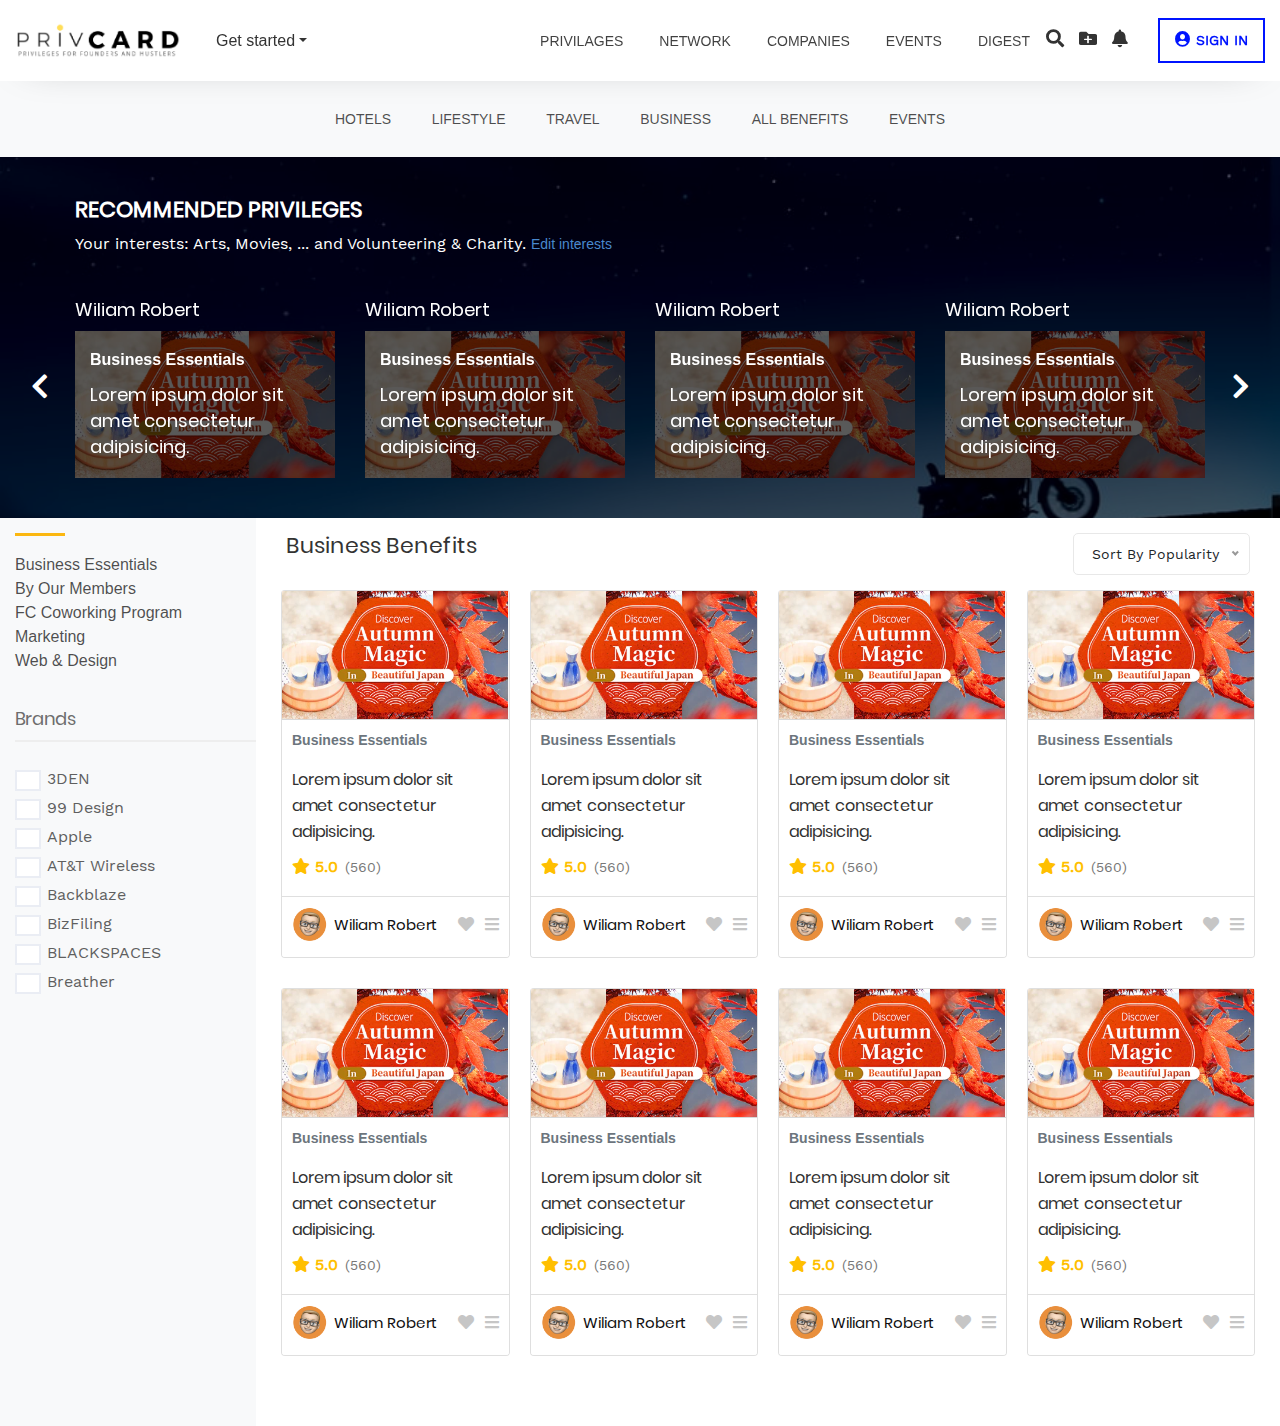
==== commit 608355e3: "bug fix" ====
--- a/index.html
+++ b/index.html
@@ -747,7 +747,6 @@
 <!-- Plugins -->
 <script src="assets/js/slick.min.js"></script>
 <script src="assets/js/jquery.nice-select.min.js"></script>
-<script src="assets/js/plugin.js"></script>
 <!-- Custom JS -->
 <script src="assets/js/main.js"></script>
 
--- a/assets/css/style.css
+++ b/assets/css/style.css
@@ -525,7 +525,8 @@
     padding-bottom: 40px;
 }
 .card-area-title {
-    margin-top: 15px;
+		margin-top: 15px;
+		margin-bottom: 15px;
 }
 .card {
 	margin-bottom: 30px;
--- a/assets/css/responsive.css
+++ b/assets/css/responsive.css
@@ -131,6 +131,7 @@
 @media (max-width: 767.98px) { 
   aside.sidebar-wrap.sticky-top{
     position: relative !important;
+    top: 0 !important;
   }
   /* header */
   .header-top-left a.logo img {
@@ -315,4 +316,8 @@
   .header-top-left.navbar-brand a.dropdown-toggle {
     display: inline-block;
   }
+  aside.sidebar-wrap.sticky-top {
+    position: fixed !important;
+    top: 0 !important;
+  }
 }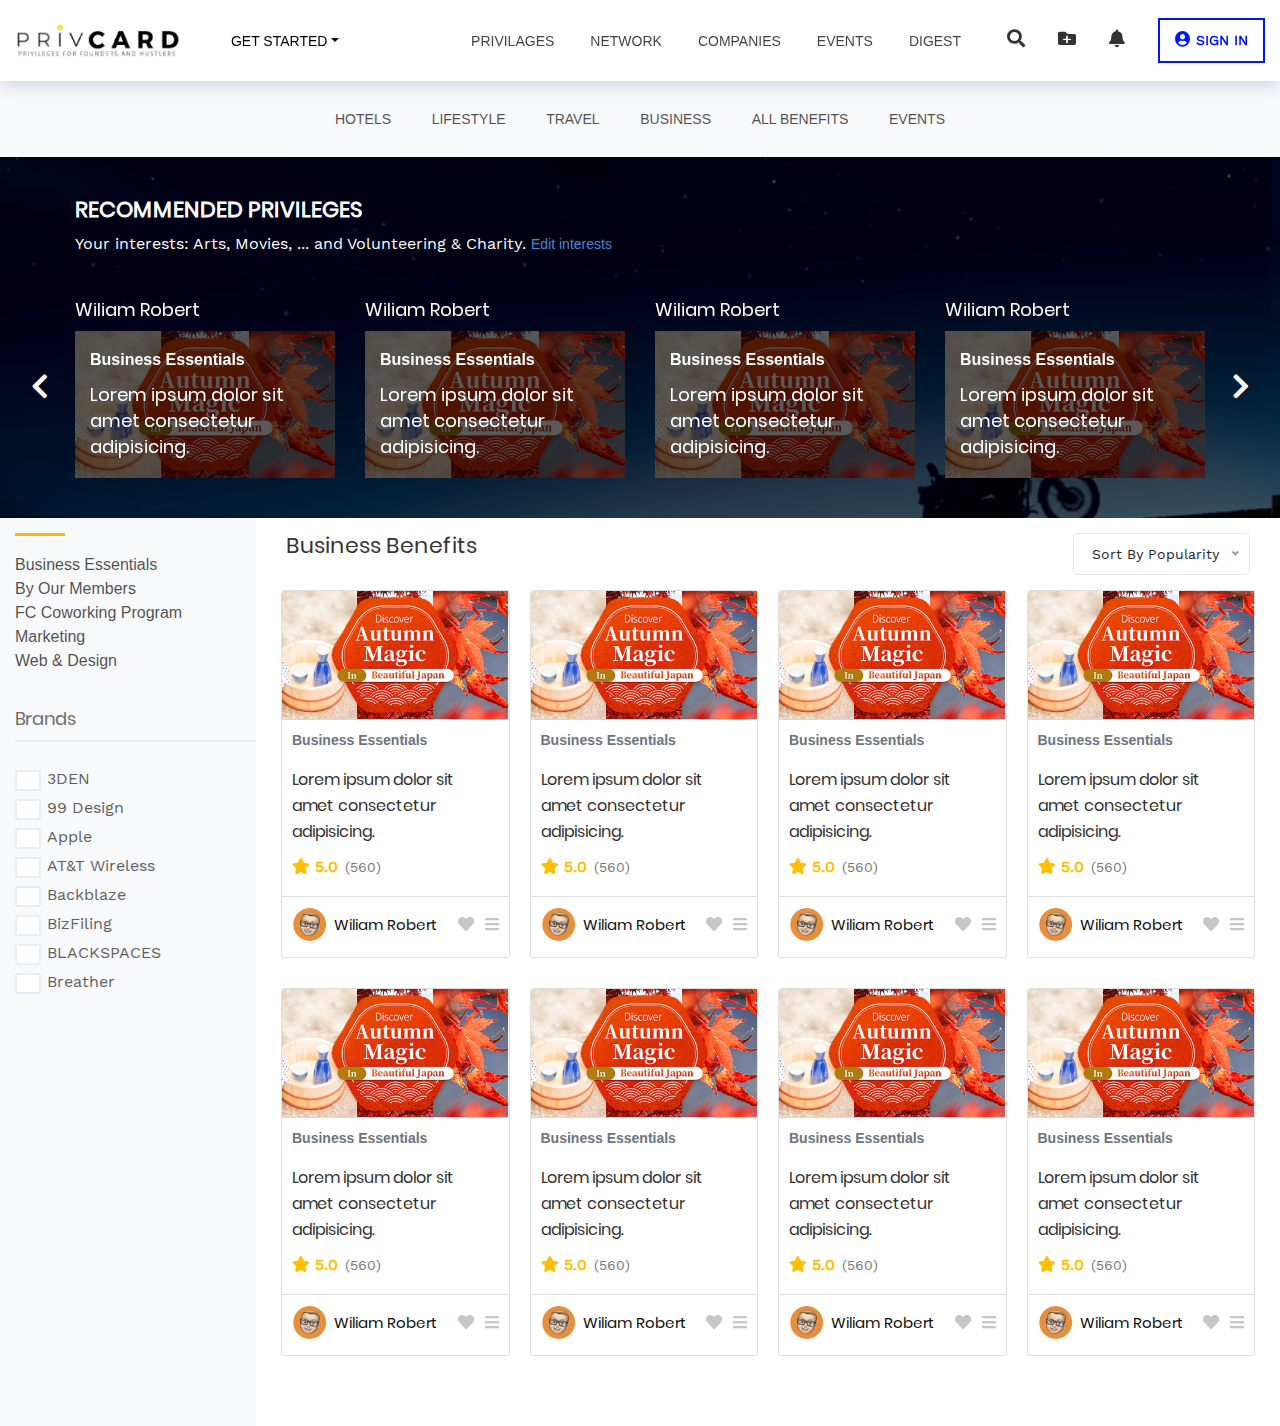
==== commit 649983e4: "Added Header Drop Down" ====
--- a/index.html
+++ b/index.html
@@ -43,7 +43,7 @@
                 <!-- Get Start Dropdown -->
                 <ul class="d-inline-block pl-lg-1 pl-xl-4 pl-4">
                   <li>
-                    <a class="dropdown-toggle" data-toggle="dropdown" href="#" class="link d-none d-sm-inline-block">Get started</a>
+                    <a class="dropdown-toggle link d-none d-sm-inline-block" data-toggle="dropdown" href="#">Get started</a>
                     <ul class="dropdown-menu">
                       <li><a href="#">Drop-down-1</a></li>
                       <li><a href="#">Drop-down-2</a></li>
@@ -59,6 +59,15 @@
               <!-- Header Top Menu -->
               <div class="header-top-menu ml-auto mr-2 collapse navbar-collapse" id="headerTopNav">
                 <ul class="navbar-nav ml-auto">
+                  <li class="nav-item">
+                    <!-- Get Start Dropdown -->
+                    <a class="dropdown-toggle get-start link d-block d-sm-none" data-toggle="dropdown" href="#">Get started</a>
+                    <ul class="dropdown-menu">
+                      <li><a href="#">Drop-down-1</a></li>
+                      <li><a href="#">Drop-down-2</a></li>
+                      <li><a href="#">Drop-down-3</a></li>
+                    </ul>
+                  </li>
                   <li class="nav-item"><a class="nav-link PRIVILAGES dropdown-toggle" href="#" data-toggle="dropdown">PRIVILAGES</a>
                     <!-- Drop Down Menu -->
                     <ul class="dropdown-menu d-nonePRIVILAGES">
@@ -91,9 +100,16 @@
                       </li>
                     </ul>
                   </li>
-                  <li><a href="#"><i class="fas fa-folder-plus"></i></a></li>
+                  <li><a href="#" class="dropdown-toggle" data-toggle="dropdown"><i class="fas fa-folder-plus"></i></a>
+                    <!-- Dropdown Menu -->
+                    <ul class="dropdown-menu bor">
+                      <li><a href="#">Drop-down-1</a></li>
+                      <li><a href="#">Drop-down-2</a></li>
+                      <li><a href="#">Drop-down-3</a></li>
+                    </ul>
+                  </li>
                   <li><a href="#"><i class="fas fa-bell"></i></a></li>
-                  <li><a href="#" class="d-inline-block d-lg-none"><i class="fas fa-user-circle"></i></a></li>
+                  <li class="d-inline-block d-lg-none"><a href="#" class="d-inline-block d-lg-none"><i class="fas fa-user-circle"></i></a></li>
                   <li><button type="button" class="sign-in d-none d-lg-inline-block"><i class="fas fa-user-circle"></i>Sign in</button></li>
                 </ul>
               </div>
@@ -108,7 +124,7 @@
   <!-- Header End -->
 
     <!-- Main Nav Area -->
-    <div class="main-menu-wrapper pt-4 pb-4 d-none d-md-block">
+    <div class="main-menu-wrapper pt-4 pb-4 d-none d-md-block" id="top">
       <div class="container-fluid">
         <div class="row justify-content-center">
           <div class="col-md-10 col-lg-8 col-xl-6">
@@ -278,6 +294,7 @@
     </div>
   </section>
   <!-- Slider Area End -->
+
 
   <!-- Content Section -->
   <section class="content-section-wrap">
@@ -735,7 +752,8 @@
   </section>
   <!-- Content Section end -->
   
-  
+  <!-- back Top top Btn -->
+  <a href="#top" id="topbtnDiv" class="backTop"><i class="fas fa-arrow-alt-circle-up"></i></a>
 
 <!-- Code end -->
 
--- a/assets/css/style.css
+++ b/assets/css/style.css
@@ -105,15 +105,33 @@
 
 /* Custom css start */
 
+/* Button To Top */
+.backTop {
+	color: blue;
+	padding: 5px 10px;
+	position: fixed;
+	bottom: 20px;
+	right: 20px;
+	font-size: 22px;
+	border: none;
+	display: none;
+	background-color: #fff;
+	border-radius: 50%;
+	-webkit-border-radius: 50%;
+	-moz-border-radius: 50%;
+	-ms-border-radius: 50%;
+	-o-border-radius: 50%;
+}
+
 /* Header Top */
 header.sticky-top {
 	z-index: 99999999999999999999;
 }
 .header-top-wrapper {
 	background-color: #fff;
-	-webkit-box-shadow: 0px 5px 42px -28px rgba(0,0,0,0.4);
-	-moz-box-shadow: 0px 5px 42px -28px rgba(0,0,0,0.4);
-	box-shadow: 0px 5px 42px -28px rgba(0,0,0,0.4);
+	-webkit-box-shadow: 0px 5px 15px -1px rgba(137, 153, 190, 0.4);
+	-moz-box-shadow: 0px 5px 15px -1px rgba(137, 153, 190, 0.4);
+	box-shadow: 0px 5px 15px -1px rgba(137, 153, 190, 0.4);
 	position: relative;
 	z-index: 9;
 } 
@@ -149,6 +167,7 @@
 .header-top-menu ul li {
 	display: inline-block;
 	margin: 0 10px;
+	position: relative;
 }
 
 .header-top-menu ul li:last-child {
@@ -170,7 +189,7 @@
 }
 .header-top-left.navbar-brand a.dropdown-toggle {
 	position: relative;
-	font-size: 16px;
+	font-size: 14px;
 	display: inline-block;
 	margin-left: 5px;
 }
@@ -225,11 +244,25 @@
 	display: none;
 }
 .header-top-right ul.top-right-option li:last-child {
-    margin-right: 0;
+		margin-right: 0;
 }
 
 .header-top-right ul.top-right-option li:first-child {
     margin-left: 0;
+}
+.header-top-right ul.top-right-option li ul.dropdown-menu.bor {
+	background-color: #f8f9fa !important;
+	padding-left: 0 !important;
+	border: 1px solid #ccc !important;
+}
+.header-top-right ul.top-right-option li ul.dropdown-menu li {
+	border-top: 1px solid #ccc;
+	display: block;
+	margin: 0 0;
+	padding: 0 7px;
+}
+.header-top-right ul.top-right-option li ul.dropdown-menu li:first-child {
+		border-top: none;
 }
 .header-top-right ul.top-right-option li a {
     font-size: 18px;
--- a/assets/css/responsive.css
+++ b/assets/css/responsive.css
@@ -3,6 +3,13 @@
 
 /* More Extra large devices (large desktops, 1200px and up) */
 @media (min-width:1500px){ 
+  /* Header TOp */
+  .header-top-right ul.top-right-option li {
+    margin: 0px 14px;
+  }
+  .header-top-right ul.top-right-option li:first-child {
+    margin-left: 30px;
+  }
   /* Card Column Style */
   .sidebar-col{
     flex: 0 0 16%;
@@ -30,6 +37,13 @@
 
 /* Extra large devices (large desktops, 1200px and up) */
 @media (min-width: 1200px) and (max-width:1500px){ 
+  /* Header TOp */
+  .header-top-right  ul.top-right-option li {
+    margin: 0px 14px;
+  }
+  .header-top-right > ul.top-right-option > li:first-child {
+    margin-left: 30px;
+  }
   /* Card Column Style */
   .sidebar-col{
     flex: 0 0 20%;
@@ -66,6 +80,13 @@
   }
   .header-top-menu ul li {
     margin: 0 5px;
+  }
+  /* Card Slider Style */
+  .single-card-slide .slider-title h4 {
+    font-size: 15px;
+  }
+  .single-card-slide .slider-title a.category {
+    font-size: 14px;
   }
   /* Card Column Style */
   .sidebar-col{
@@ -182,13 +203,13 @@
   .header-top-left.navbar-brand a.dropdown-toggle {
     display: none;
   }
-  .header-top-menu ul li a.PRIVILAGES {
+  .header-top-menu ul li a.dropdown-toggle {
     position: relative;
   }
-  .header-top-menu ul li a.PRIVILAGES::after {
+  .header-top-menu ul li a.dropdown-toggle::after {
     display: none;
   }
-  .header-top-menu ul li a.PRIVILAGES::before {
+  .header-top-menu ul li a.dropdown-toggle::before {
     position: absolute;
     content: ">";
     font-size: 16px;
@@ -206,13 +227,17 @@
     -ms-transition: all 0.4s;
     -o-transition: all 0.4s;
   }
-  .header-top-menu ul li.show a.PRIVILAGES::before {
+  .header-top-menu ul li.show a.dropdown-toggle::before {
     transform: rotate(0deg);
     -webkit-transform: rotate(0deg);
     -moz-transform: rotate(0deg);
     -ms-transform: rotate(0deg);
     -o-transform: rotate(0deg);
-}
+  }
+  .header-top-menu ul li .dropdown-menu {
+    background-color: #ebf0f5;
+    border: none;
+  }
     
   /* Card Slider */
   .card-slider-wrap {
@@ -278,9 +303,16 @@
     .card-body a h4 {
       font-size: 14px;
     }
+    .content-section-wrap {
+      padding-top: 15px;
+    }
+    .recommended-card-title {
+      padding-bottom: 25px;
+    }
 
 
   /* Sidebar Style */
+  
   aside.sidebar-wrap {
     padding-top: 15px;
     position: fixed;
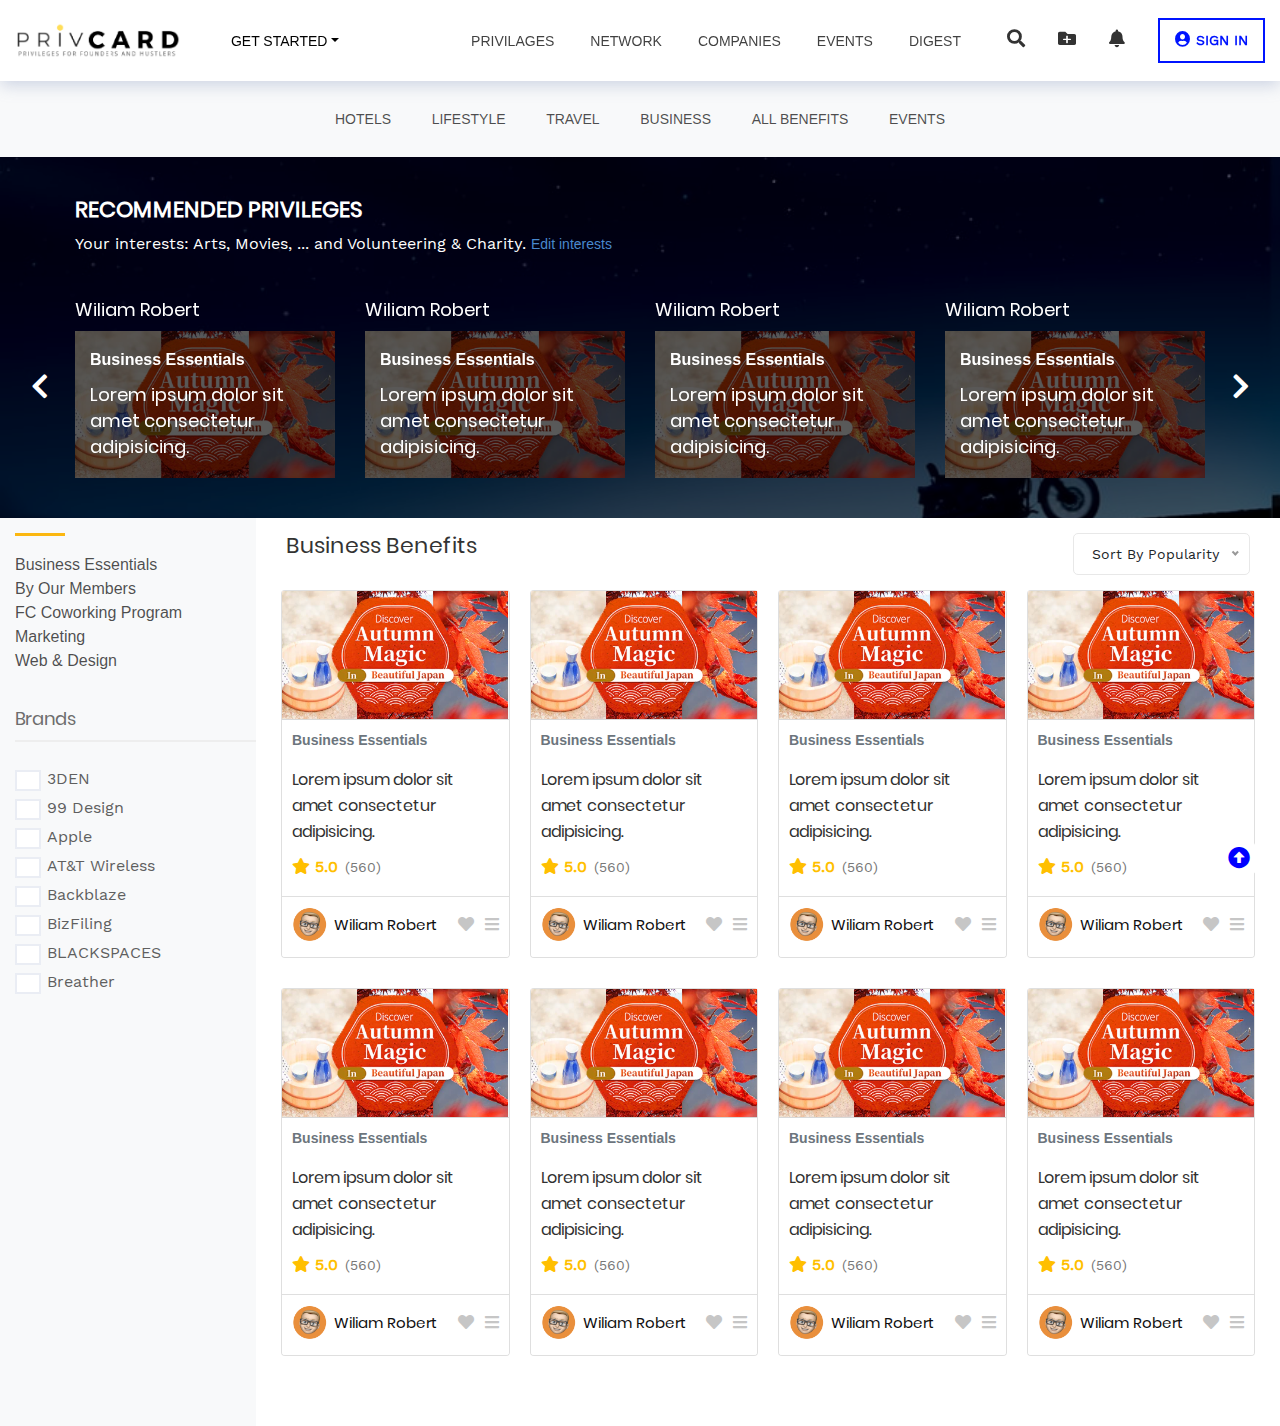
==== commit 616efd57: "Bug Fix" ====
--- a/index.html
+++ b/index.html
@@ -23,7 +23,7 @@
     <p class="browserupgrade">You are using an <strong>outdated</strong> browser. Please <a href="https://browsehappy.com/">upgrade your browser</a> to improve your experience and security.</p>
   <![endif]-->
 
-
+<span id="top"></span>
 
 <!--********************************
     ***** Code Start From Here *****
@@ -124,7 +124,7 @@
   <!-- Header End -->
 
     <!-- Main Nav Area -->
-    <div class="main-menu-wrapper pt-4 pb-4 d-none d-md-block" id="top">
+    <div class="main-menu-wrapper pt-4 pb-4 d-none d-md-block">
       <div class="container-fluid">
         <div class="row justify-content-center">
           <div class="col-md-10 col-lg-8 col-xl-6">
@@ -753,7 +753,7 @@
   <!-- Content Section end -->
   
   <!-- back Top top Btn -->
-  <a href="#top" id="topbtnDiv" class="backTop"><i class="fas fa-arrow-alt-circle-up"></i></a>
+  <a href="#top" class="backTop"><i class="fas fa-arrow-alt-circle-up"></i></a>
 
 <!-- Code end -->
 
--- a/assets/css/style.css
+++ b/assets/css/style.css
@@ -16,6 +16,9 @@
 			 url(../fonts/WorkSans-Regular.ttf) format('ttf');
 }
 /* 1. Theme default css */
+html {
+  scroll-behavior: smooth;
+}
  body {
 	font-family: 'Work Sans', sans-serif;
 	font-weight: normal;
@@ -110,11 +113,11 @@
 	color: blue;
 	padding: 5px 10px;
 	position: fixed;
+	z-index: 999;
 	bottom: 20px;
 	right: 20px;
 	font-size: 22px;
 	border: none;
-	display: none;
 	background-color: #fff;
 	border-radius: 50%;
 	-webkit-border-radius: 50%;
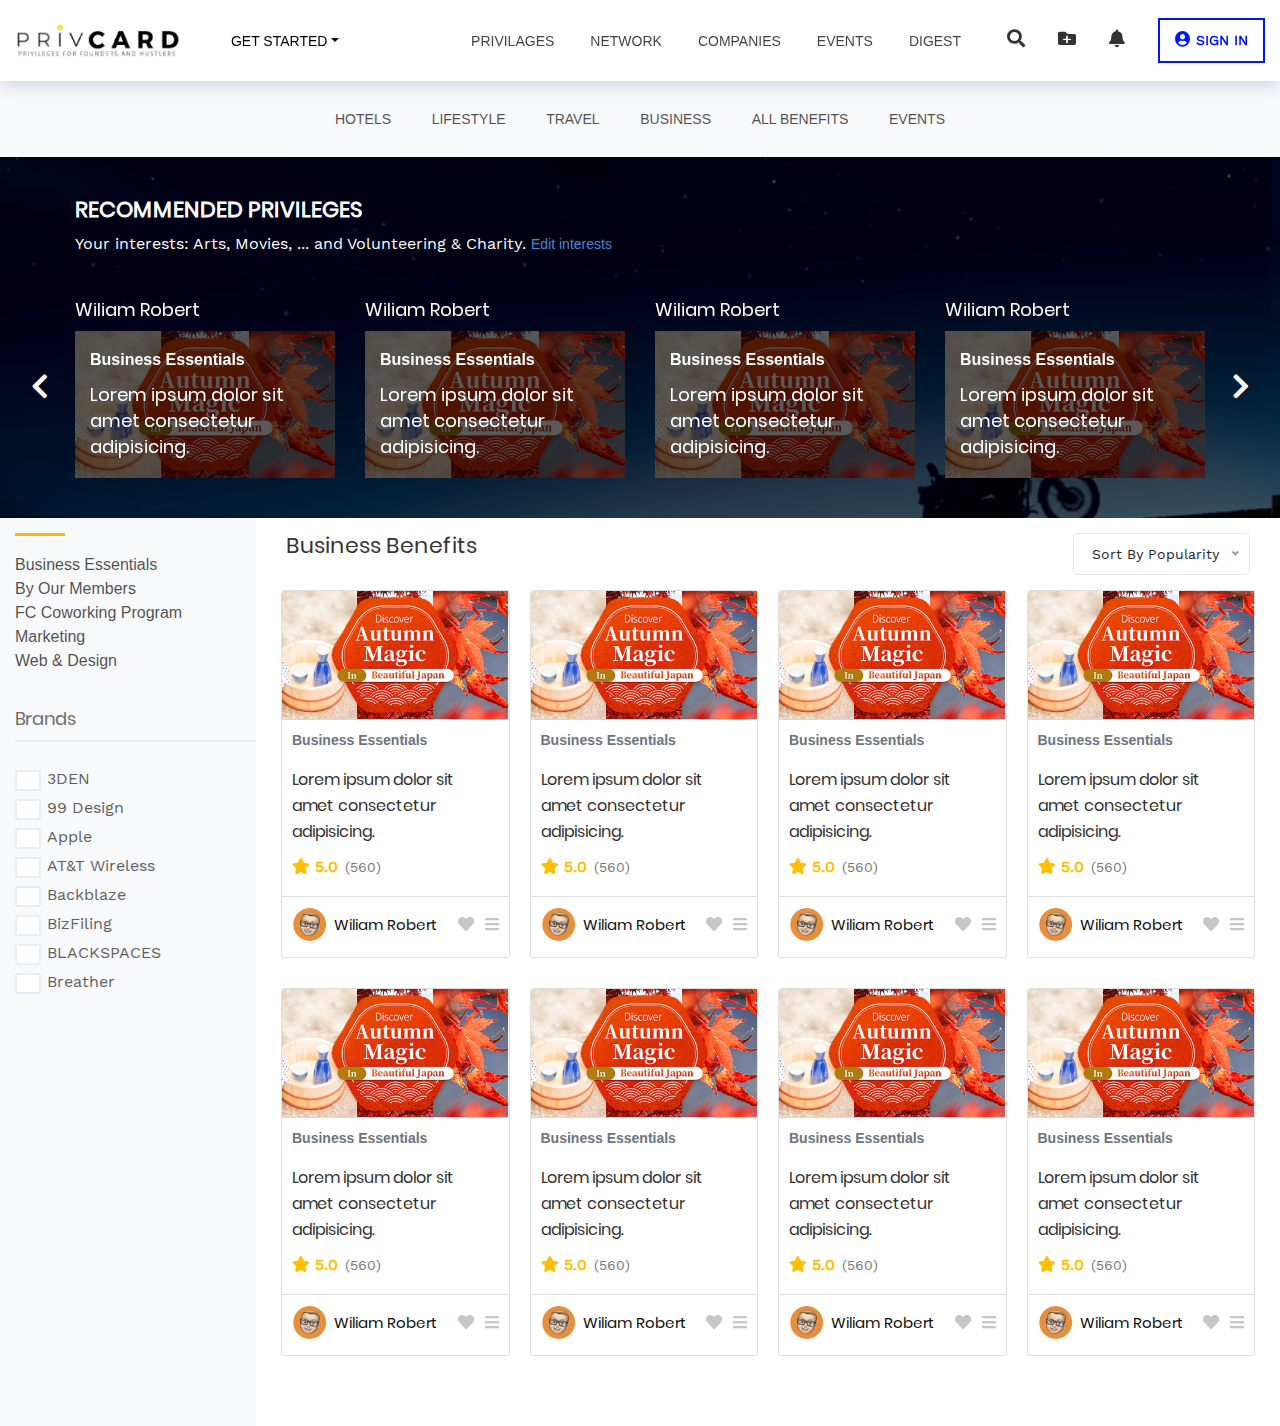
==== commit 46940287: "bug fix" ====
--- a/index.html
+++ b/index.html
@@ -753,7 +753,7 @@
   <!-- Content Section end -->
   
   <!-- back Top top Btn -->
-  <a href="#top" class="backTop"><i class="fas fa-arrow-alt-circle-up"></i></a>
+  <a href="#top" id="topbtnDiv" class="backTop"><i class="fas fa-arrow-alt-circle-up"></i></a>
 
 <!-- Code end -->
 
--- a/assets/css/style.css
+++ b/assets/css/style.css
@@ -118,6 +118,7 @@
 	right: 20px;
 	font-size: 22px;
 	border: none;
+	display: none;
 	background-color: #fff;
 	border-radius: 50%;
 	-webkit-border-radius: 50%;
